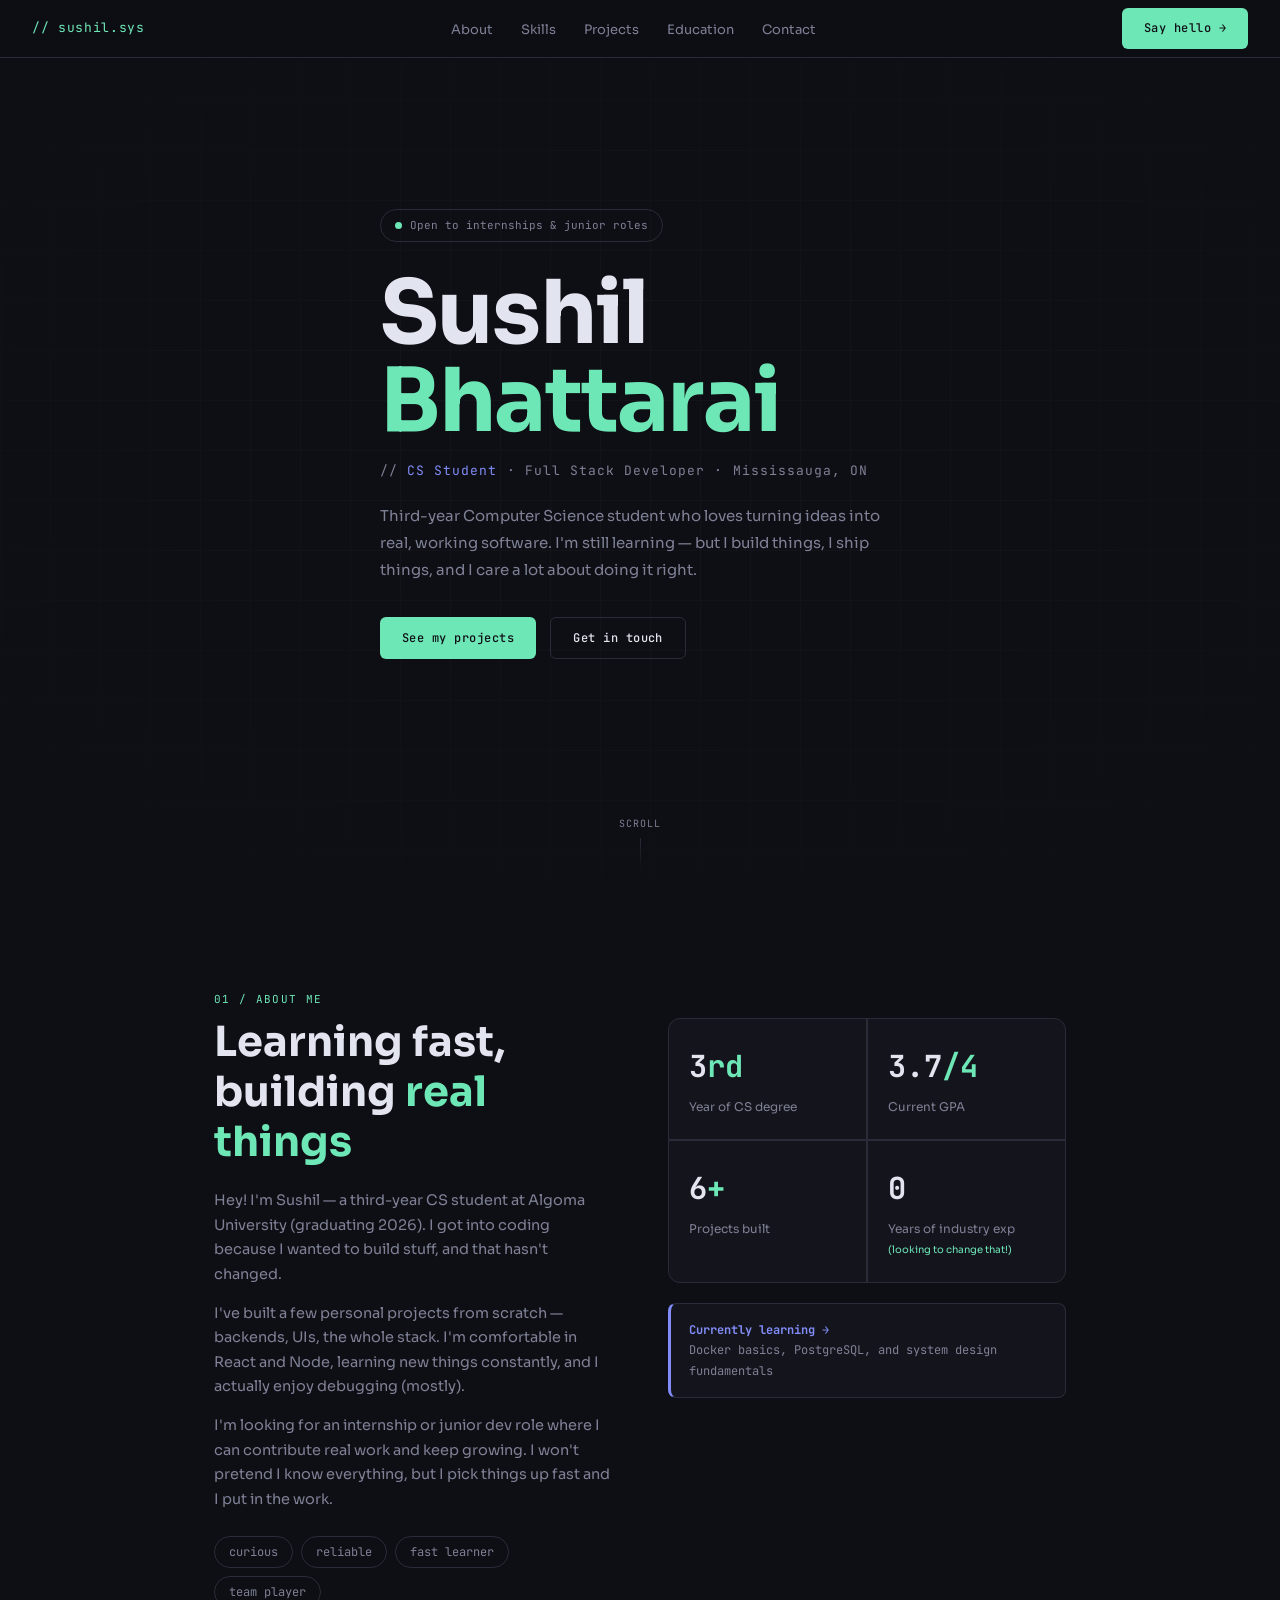
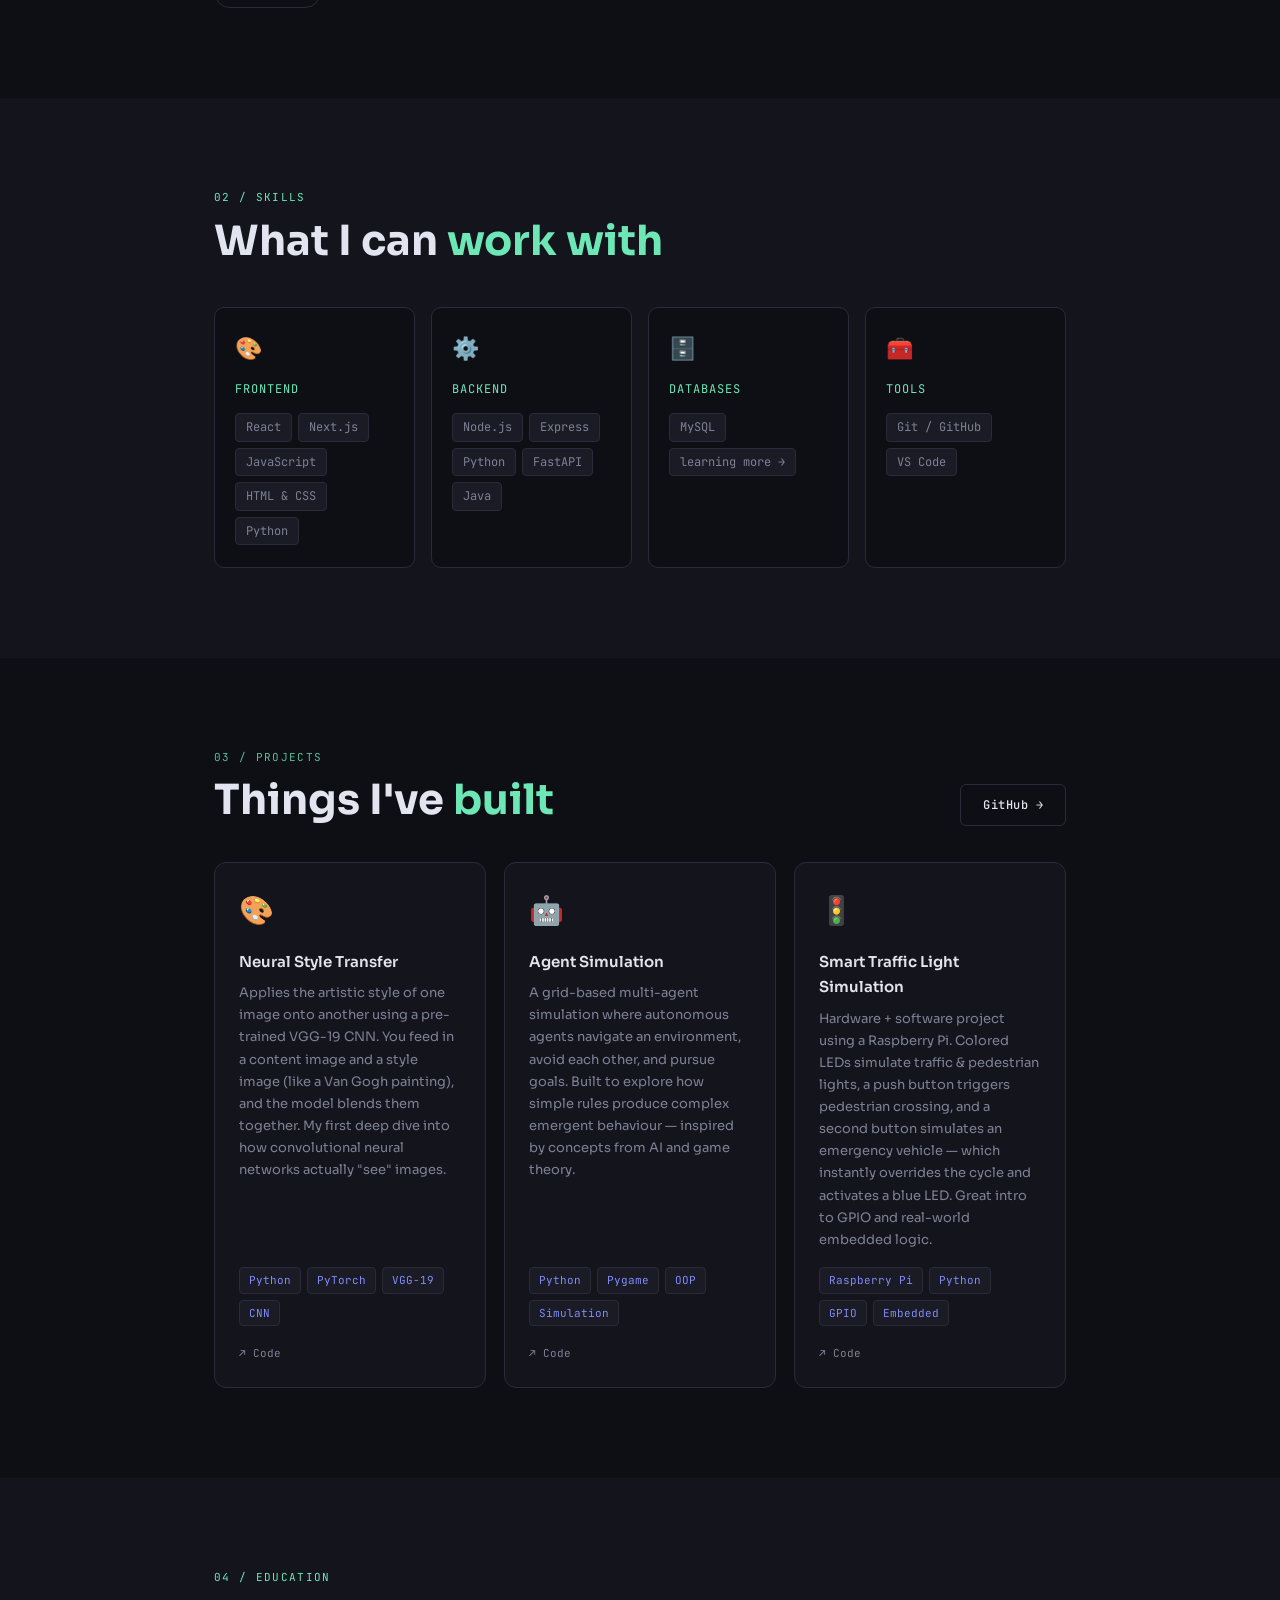
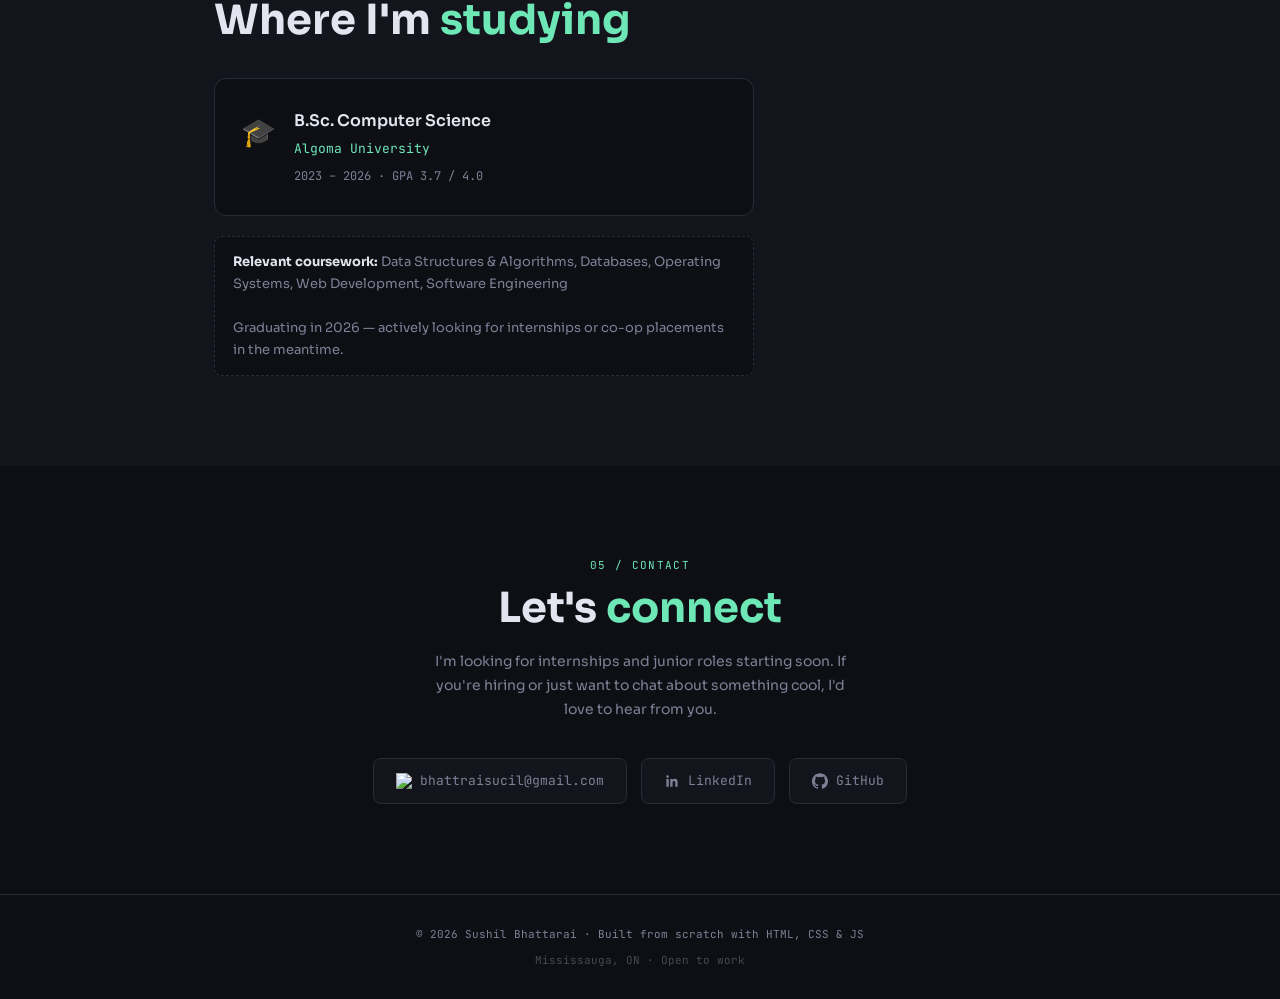
==== index.html @ d35d7dee "Add files via upload" ====
<!DOCTYPE html>
<html lang="en">
<head>
  <meta charset="UTF-8">
  <meta name="viewport" content="width=device-width, initial-scale=1.0">
  <title>Sushil Bhattarai – CS Student & Developer</title>
  <link rel="preconnect" href="https://fonts.googleapis.com">
  <link href="https://fonts.googleapis.com/css2?family=JetBrains+Mono:wght@400;500;700&family=Sora:wght@300;400;500;600;700&display=swap" rel="stylesheet">
  <link rel="stylesheet" href="style.css">
</head>
<body>

<!-- ─── NAV ─── -->
<nav>
  <a href="#hero" class="nav-logo">// sushil.sys</a>
  <ul class="nav-links">
    <li><a href="#about">About</a></li>
    <li><a href="#skills">Skills</a></li>
    <li><a href="#projects">Projects</a></li>
    <li><a href="#education">Education</a></li>
    <li><a href="#contact">Contact</a></li>
  </ul>
  <a href="mailto:bhattraisucil@gmail.com" class="btn btn-primary">Say hello →</a>
</nav>

<!-- ─── HERO ─── -->
<section id="hero">
  <div class="hero-content">
    <div class="hero-badge">
      <span class="dot"></span>
      Open to internships &amp; junior roles
    </div>
    <h1 class="hero-name">Sushil<br><em>Bhattarai</em></h1>
    <p class="hero-role">// <span>CS Student</span> · Full Stack Developer · Mississauga, ON</p>
    <p class="hero-desc">
      Third-year Computer Science student who loves turning ideas into real, working software.
      I'm still learning — but I build things, I ship things, and I care a lot about doing it right.
    </p>
    <div class="hero-ctas">
      <a href="#projects" class="btn btn-primary">See my projects</a>
      <a href="#contact" class="btn btn-ghost">Get in touch</a>
    </div>
  </div>
  <div class="scroll-hint">scroll</div>
</section>

<!-- ─── ABOUT ─── -->
<section id="about">
  <div class="container">
    <span class="tag fade-up">01 / About Me</span>
    <div class="about-wrapper">

      <div>
        <h2 class="fade-up">Learning fast,<br>building <em>real things</em></h2>
        <p class="about-text fade-up" style="margin-top:20px;">
          Hey! I'm Sushil — a third-year CS student at Algoma University (graduating 2026).
          I got into coding because I wanted to build stuff, and that hasn't changed.
        </p>
        <p class="about-text fade-up">
          I've built a few personal projects from scratch — backends, UIs, the whole stack.
          I'm comfortable in React and Node, learning new things constantly, and I actually enjoy debugging (mostly).
        </p>
        <p class="about-text fade-up">
          I'm looking for an internship or junior dev role where I can contribute real work and keep growing.
          I won't pretend I know everything, but I pick things up fast and I put in the work.
        </p>
        <div class="about-chips fade-up">
          <span class="chip">curious</span>
          <span class="chip">reliable</span>
          <span class="chip">fast learner</span>
          <span class="chip">team player</span>
        </div>
      </div>

      <div class="fade-up">
        <div class="about-stats">
          <div class="stat-box">
            <div class="stat-num">3<span>rd</span></div>
            <div class="stat-label">Year of CS degree</div>
          </div>
          <div class="stat-box">
            <div class="stat-num">3.7<span>/4</span></div>
            <div class="stat-label">Current GPA</div>
          </div>
          <div class="stat-box">
            <div class="stat-num">6<span>+</span></div>
            <div class="stat-label">Projects built</div>
          </div>
          <div class="stat-box">
            <div class="stat-num">0</div>
            <div class="stat-label">Years of industry exp<br>
              <span style="font-size:10px;color:var(--accent)">(looking to change that!)</span>
            </div>
          </div>
        </div>

        <div class="learning-banner">
          <strong>Currently learning →</strong><br>
          Docker basics, PostgreSQL, and system design fundamentals
        </div>
      </div>

    </div>
  </div>
</section>

<!-- ─── SKILLS ─── -->
<section id="skills">
  <div class="container">
    <span class="tag fade-up">02 / Skills</span>
    <h2 class="fade-up">What I can <em>work with</em></h2>
    <div class="skills-grid">

      <div class="skill-card fade-up">
        <div class="skill-card-icon">🎨</div>
        <div class="skill-card-title">Frontend</div>
        <div class="skill-tags">
          <span class="skill-tag">React</span>
          <span class="skill-tag">Next.js</span>
          <span class="skill-tag">JavaScript</span>
          <span class="skill-tag">HTML &amp; CSS</span>
           <span class="skill-tag">Python</span>

        </div>
      </div>

      <div class="skill-card fade-up">
        <div class="skill-card-icon">⚙️</div>
        <div class="skill-card-title">Backend</div>
        <div class="skill-tags">
          <span class="skill-tag">Node.js</span>
          <span class="skill-tag">Express</span>
          <span class="skill-tag">Python</span>
          <span class="skill-tag">FastAPI</span>
          <span class="skill-tag">Java</span>
        </div>
      </div>

      <div class="skill-card fade-up">
        <div class="skill-card-icon">🗄️</div>
        <div class="skill-card-title">Databases</div>
        <div class="skill-tags">
          <span class="skill-tag">MySQL</span>
          <span class="skill-tag">learning more →</span>
        </div>
      </div>

      <div class="skill-card fade-up">
        <div class="skill-card-icon">🧰</div>
        <div class="skill-card-title">Tools</div>
        <div class="skill-tags">
          <span class="skill-tag">Git / GitHub</span>
          <span class="skill-tag">VS Code</span>
        </div>
      </div>

    </div>
  </div>
</section>

<!-- ─── PROJECTS ─── -->
<section id="projects">
  <div class="container">
    <div class="projects-header fade-up">
      <div>
        <span class="tag">03 / Projects</span>
        <h2>Things I've <em>built</em></h2>
      </div>
      <a href="https://github.com/" class="btn btn-ghost" target="_blank" rel="noopener">GitHub →</a>
    </div>

    <div class="projects-grid">

      <div class="project-card fade-up">
        <div class="project-emoji">🎨</div>
        <div class="project-name">Neural Style Transfer</div>
        <div class="project-desc">
          Applies the artistic style of one image onto another using a pre-trained VGG-19 CNN.
          You feed in a content image and a style image (like a Van Gogh painting), and the model
          blends them together. My first deep dive into how convolutional neural networks
          actually "see" images.
        </div>
        <div class="project-stack">
          <span class="project-tag">Python</span>
          <span class="project-tag">PyTorch</span>
          <span class="project-tag">VGG-19</span>
          <span class="project-tag">CNN</span>
        </div>
        <div class="project-links">
          <a href="https://github.com/" class="project-link" target="_blank">↗ Code</a>
        </div>
      </div>

      <div class="project-card fade-up">
        <div class="project-emoji">🤖</div>
        <div class="project-name">Agent Simulation</div>
        <div class="project-desc">
          A grid-based multi-agent simulation where autonomous agents navigate an environment,
          avoid each other, and pursue goals. Built to explore how simple rules produce complex
          emergent behaviour — inspired by concepts from AI and game theory.
        </div>
        <div class="project-stack">
          <span class="project-tag">Python</span>
          <span class="project-tag">Pygame</span>
          <span class="project-tag">OOP</span>
          <span class="project-tag">Simulation</span>
        </div>
        <div class="project-links">
          <a href="https://github.com/" class="project-link" target="_blank">↗ Code</a>
        </div>
      </div>

      <div class="project-card fade-up">
        <div class="project-emoji">🚦</div>
        <div class="project-name">Smart Traffic Light Simulation</div>
        <div class="project-desc">
          Hardware + software project using a Raspberry Pi. Colored LEDs simulate traffic &amp;
          pedestrian lights, a push button triggers pedestrian crossing, and a second button
          simulates an emergency vehicle — which instantly overrides the cycle and activates a
          blue LED. Great intro to GPIO and real-world embedded logic.
        </div>
        <div class="project-stack">
          <span class="project-tag">Raspberry Pi</span>
          <span class="project-tag">Python</span>
          <span class="project-tag">GPIO</span>
          <span class="project-tag">Embedded</span>
        </div>
        <div class="project-links">
          <a href="https://github.com/" class="project-link" target="_blank">↗ Code</a>
        </div>
      </div>

    </div>
  </div>
</section>

<!-- ─── EDUCATION ─── -->
<section id="education">
  <div class="container">
    <span class="tag fade-up">04 / Education</span>
    <h2 class="fade-up" style="margin-bottom:32px;">Where I'm <em>studying</em></h2>

    <div class="edu-card fade-up">
      <div class="edu-icon">🎓</div>
      <div>
        <div class="edu-degree">B.Sc. Computer Science</div>
        <div class="edu-school">Algoma University</div>
        <div class="edu-meta">2023 – 2026 · GPA 3.7 / 4.0</div>
      </div>
    </div>

    <div class="edu-note fade-up">
      <strong>Relevant coursework:</strong> Data Structures &amp; Algorithms, Databases,
      Operating Systems, Web Development, Software Engineering<br><br>
      Graduating in 2026 — actively looking for internships or co-op placements in the meantime.
    </div>
  </div>
</section>

<!-- ─── CONTACT ─── -->
<section id="contact">
  <div class="container">
    <span class="tag fade-up">05 / Contact</span>
    <h2 class="fade-up">Let's <em>connect</em></h2>
    <p class="contact-sub fade-up">
      I'm looking for internships and junior roles starting soon.
      If you're hiring or just want to chat about something cool, I'd love to hear from you.
    </p>
    <div class="contact-links fade-up">
      <a href="mailto:bhattraisucil@gmail.com" class="contact-link">
        <img src="https://ssl.gstatic.com/ui/v1/icons/mail/rfr/gmail.ico" alt="Gmail">
        bhattraisucil@gmail.com
      </a>
      <a href="https://www.linkedin.com/in/sucilbhattarai/" class="contact-link" target="_blank" rel="noopener">
        <svg viewBox="0 0 24 24" fill="currentColor">
          <path d="M20.447 20.452h-3.554v-5.569c0-1.328-.027-3.037-1.852-3.037-1.853 0-2.136 1.445-2.136 2.939v5.667H9.351V9h3.414v1.561h.046c.477-.9 1.637-1.85 3.37-1.85 3.601 0 4.267 2.37 4.267 5.455v6.286zM5.337 7.433a2.062 2.062 0 0 1-2.063-2.065 2.064 2.064 0 1 1 2.063 2.065zm1.782 13.019H3.555V9h3.564v11.452z"/>
        </svg>
        LinkedIn
      </a>
      <a href="https://github.com/" class="contact-link" target="_blank" rel="noopener">
        <svg viewBox="0 0 24 24" fill="currentColor">
          <path d="M12 .297c-6.63 0-12 5.373-12 12 0 5.303 3.438 9.8 8.205 11.385.6.113.82-.258.82-.577 0-.285-.01-1.04-.015-2.04-3.338.724-4.042-1.61-4.042-1.61C4.422 18.07 3.633 17.7 3.633 17.7c-1.087-.744.084-.729.084-.729 1.205.084 1.838 1.236 1.838 1.236 1.07 1.835 2.809 1.305 3.495.998.108-.776.417-1.305.76-1.605-2.665-.3-5.466-1.332-5.466-5.93 0-1.31.465-2.38 1.235-3.22-.135-.303-.54-1.523.105-3.176 0 0 1.005-.322 3.3 1.23.96-.267 1.98-.399 3-.405 1.02.006 2.04.138 3 .405 2.28-1.552 3.285-1.23 3.285-1.23.645 1.653.24 2.873.12 3.176.765.84 1.23 1.91 1.23 3.22 0 4.61-2.805 5.625-5.475 5.92.42.36.81 1.096.81 2.22 0 1.606-.015 2.896-.015 3.286 0 .315.21.69.825.57C20.565 22.092 24 17.592 24 12.297c0-6.627-5.373-12-12-12"/>
        </svg>
        GitHub
      </a>
    </div>
  </div>
</section>

<footer>
  <p>© 2026 Sushil Bhattarai · Built from scratch with HTML, CSS &amp; JS</p>
  <p style="margin-top:4px; opacity:.5;">Mississauga, ON · Open to work</p>
</footer>

<script src="script.js"></script>
</body>
</html>
---- style.css ----
/* ══════════════════════════════════════════
   style.css — Sushil Bhattarai Portfolio
   ══════════════════════════════════════════ */

/* ── Reset & Tokens ── */
*, *::before, *::after { box-sizing: border-box; margin: 0; padding: 0; }

:root {
  --bg:     #0e0f14;
  --bg2:    #14151c;
  --bg3:    #1a1b25;
  --border: #2a2b38;
  --accent: #6ee7b7;     /* soft mint */
  --accent2:#818cf8;     /* lavender  */
  --text:   #e2e4ef;
  --muted:  #7e8196;
  --mono:   'JetBrains Mono', monospace;
  --sans:   'Sora', sans-serif;
}

html { scroll-behavior: smooth; }

body {
  background: var(--bg);
  color: var(--text);
  font-family: var(--sans);
  font-size: 15px;
  line-height: 1.7;
  overflow-x: hidden;
}

/* ── Scrollbar ── */
::-webkit-scrollbar { width: 5px; }
::-webkit-scrollbar-track { background: var(--bg); }
::-webkit-scrollbar-thumb { background: var(--border); border-radius: 4px; }

/* ── Typography helpers ── */
.mono { font-family: var(--mono); }

.tag {
  font-family: var(--mono);
  font-size: 11px;
  letter-spacing: .12em;
  text-transform: uppercase;
  color: var(--accent);
  opacity: .8;
  margin-bottom: .6rem;
  display: block;
}

h2 {
  font-family: var(--sans);
  font-size: clamp(1.8rem, 4vw, 2.6rem);
  font-weight: 700;
  line-height: 1.2;
  color: var(--text);
}
h2 em { color: var(--accent); font-style: normal; }

/* ── Layout ── */
.container { max-width: 900px; margin: 0 auto; padding: 0 24px; }
section { padding: 90px 0; }

/* ── Buttons ── */
.btn {
  display: inline-flex;
  align-items: center;
  gap: 6px;
  padding: 10px 22px;
  border-radius: 6px;
  font-family: var(--mono);
  font-size: 12px;
  font-weight: 500;
  letter-spacing: .04em;
  text-decoration: none;
  cursor: pointer;
  border: none;
  transition: all .2s;
}
.btn-primary { background: var(--accent); color: #0e0f14; }
.btn-primary:hover { background: #a7f3d0; transform: translateY(-1px); }
.btn-ghost { background: transparent; color: var(--text); border: 1px solid var(--border); }
.btn-ghost:hover { border-color: var(--accent); color: var(--accent); }

/* ══════════════════════════
   NAV
══════════════════════════ */
nav {
  position: fixed; top: 0; left: 0; right: 0; z-index: 100;
  display: flex; align-items: center; justify-content: space-between;
  padding: 0 32px;
  height: 58px;
  background: rgba(14,15,20,.85);
  backdrop-filter: blur(12px);
  border-bottom: 1px solid var(--border);
}
.nav-logo {
  font-family: var(--mono);
  font-size: 13px;
  color: var(--accent);
  text-decoration: none;
  letter-spacing: .05em;
}
.nav-links { display: flex; gap: 28px; list-style: none; }
.nav-links a {
  font-size: 13px;
  color: var(--muted);
  text-decoration: none;
  transition: color .2s;
}
.nav-links a:hover { color: var(--text); }

/* ══════════════════════════
   HERO
══════════════════════════ */
#hero {
  min-height: 100vh;
  display: flex; align-items: center;
  padding-top: 58px;
  position: relative;
  overflow: hidden;
}
/* subtle dot grid */
#hero::before {
  content: '';
  position: absolute; inset: 0;
  background-image:
    linear-gradient(var(--border) 1px, transparent 1px),
    linear-gradient(90deg, var(--border) 1px, transparent 1px);
  background-size: 50px 50px;
  opacity: .18;
  pointer-events: none;
}
/* radial vignette over grid */
#hero::after {
  content: '';
  position: absolute; inset: 0;
  background: radial-gradient(ellipse 70% 60% at 50% 50%, transparent 30%, var(--bg) 100%);
  pointer-events: none;
}

.hero-content {
  position: relative; z-index: 2;
  max-width: 680px;
  padding: 0 24px;
  margin: 0 auto;
}
.hero-badge {
  display: inline-flex; align-items: center; gap: 8px;
  padding: 6px 14px;
  border: 1px solid var(--border);
  border-radius: 100px;
  font-family: var(--mono);
  font-size: 11px;
  color: var(--muted);
  margin-bottom: 28px;
}
.hero-badge .dot {
  width: 7px; height: 7px;
  border-radius: 50%;
  background: var(--accent);
  animation: pulse 2s infinite;
}
@keyframes pulse {
  0%, 100% { opacity: 1; }
  50%       { opacity: .3; }
}

.hero-name {
  font-size: clamp(3rem, 9vw, 5.5rem);
  font-weight: 700;
  line-height: 1.0;
  margin-bottom: 14px;
  letter-spacing: -.02em;
}
.hero-name em { color: var(--accent); font-style: normal; }

.hero-role {
  font-family: var(--mono);
  font-size: 13px;
  color: var(--muted);
  margin-bottom: 20px;
  letter-spacing: .08em;
}
.hero-role span { color: var(--accent2); }

.hero-desc {
  font-size: 15px;
  color: var(--muted);
  max-width: 520px;
  margin-bottom: 34px;
  line-height: 1.8;
}
.hero-ctas { display: flex; gap: 14px; flex-wrap: wrap; }

.scroll-hint {
  position: absolute; bottom: 30px; left: 50%; transform: translateX(-50%);
  z-index: 2;
  font-family: var(--mono);
  font-size: 10px;
  color: var(--muted);
  letter-spacing: .1em;
  text-transform: uppercase;
  display: flex; flex-direction: column; align-items: center; gap: 6px;
  animation: floatY 2.4s ease-in-out infinite;
}
.scroll-hint::after {
  content: '';
  width: 1px; height: 32px;
  background: linear-gradient(var(--border), transparent);
}
@keyframes floatY {
  0%, 100% { transform: translateX(-50%) translateY(0); }
  50%       { transform: translateX(-50%) translateY(6px); }
}

/* ══════════════════════════
   ABOUT
══════════════════════════ */
.about-wrapper {
  display: grid;
  grid-template-columns: 1fr 1fr;
  gap: 56px;
  align-items: start;
}
.about-text { color: var(--muted); margin-bottom: 14px; font-size: 14.5px; }
.about-chips { display: flex; flex-wrap: wrap; gap: 8px; margin-top: 24px; }
.chip {
  padding: 5px 14px;
  border: 1px solid var(--border);
  border-radius: 100px;
  font-size: 12px;
  color: var(--muted);
  font-family: var(--mono);
}

.about-stats {
  display: grid;
  grid-template-columns: 1fr 1fr;
  gap: 2px;
  border: 1px solid var(--border);
  border-radius: 12px;
  overflow: hidden;
  background: var(--border);
}
.stat-box {
  background: var(--bg2);
  padding: 22px 20px;
  display: flex; flex-direction: column; gap: 4px;
}
.stat-num {
  font-family: var(--mono);
  font-size: 1.9rem;
  font-weight: 700;
  color: var(--text);
}
.stat-num span { color: var(--accent); }
.stat-label { font-size: 12px; color: var(--muted); }

.learning-banner {
  margin-top: 20px;
  padding: 16px 18px;
  background: var(--bg2);
  border: 1px solid var(--border);
  border-left: 3px solid var(--accent2);
  border-radius: 8px;
  font-family: var(--mono);
  font-size: 12px;
  color: var(--muted);
}
.learning-banner strong { color: var(--accent2); }

/* ══════════════════════════
   SKILLS
══════════════════════════ */
#skills { background: var(--bg2); }
.skills-grid {
  display: grid;
  grid-template-columns: repeat(auto-fit, minmax(200px, 1fr));
  gap: 16px;
  margin-top: 40px;
}
.skill-card {
  background: var(--bg);
  border: 1px solid var(--border);
  border-radius: 10px;
  padding: 22px 20px;
  transition: border-color .2s, transform .2s;
}
.skill-card:hover { border-color: var(--accent); transform: translateY(-3px); }
.skill-card-icon { font-size: 22px; margin-bottom: 12px; }
.skill-card-title {
  font-family: var(--mono);
  font-size: 12px;
  letter-spacing: .08em;
  text-transform: uppercase;
  color: var(--accent);
  margin-bottom: 14px;
}
.skill-tags { display: flex; flex-wrap: wrap; gap: 6px; }
.skill-tag {
  padding: 3px 10px;
  background: var(--bg3);
  border: 1px solid var(--border);
  border-radius: 4px;
  font-size: 12px;
  color: var(--muted);
  font-family: var(--mono);
}

/* ══════════════════════════
   PROJECTS
══════════════════════════ */
.projects-header {
  display: flex; justify-content: space-between; align-items: flex-end;
  margin-bottom: 36px;
}
.projects-grid {
  display: grid;
  grid-template-columns: repeat(auto-fit, minmax(260px, 1fr));
  gap: 18px;
}
.project-card {
  background: var(--bg2);
  border: 1px solid var(--border);
  border-radius: 12px;
  padding: 24px;
  display: flex; flex-direction: column;
  transition: border-color .2s, transform .2s;
}
.project-card:hover { border-color: var(--accent2); transform: translateY(-3px); }
.project-emoji { font-size: 28px; margin-bottom: 14px; }
.project-name { font-weight: 600; font-size: 15px; margin-bottom: 8px; color: var(--text); }
.project-desc { font-size: 13px; color: var(--muted); line-height: 1.7; flex: 1; margin-bottom: 16px; }
.project-stack { display: flex; flex-wrap: wrap; gap: 6px; margin-bottom: 18px; }
.project-tag {
  padding: 3px 9px;
  background: var(--bg3);
  border: 1px solid var(--border);
  border-radius: 4px;
  font-family: var(--mono);
  font-size: 11px;
  color: var(--accent2);
}
.project-links { display: flex; gap: 10px; }
.project-link {
  font-family: var(--mono);
  font-size: 11px;
  color: var(--muted);
  text-decoration: none;
  display: flex; align-items: center; gap: 4px;
  transition: color .2s;
}
.project-link:hover { color: var(--accent); }

.badge-wip {
  display: inline-block;
  padding: 2px 8px;
  background: #2d2006;
  border: 1px solid #6b4f00;
  border-radius: 4px;
  font-family: var(--mono);
  font-size: 10px;
  color: #f59e0b;
  margin-left: 8px;
  vertical-align: middle;
}

/* ══════════════════════════
   EDUCATION
══════════════════════════ */
#education { background: var(--bg2); }
.edu-card {
  background: var(--bg);
  border: 1px solid var(--border);
  border-radius: 12px;
  padding: 28px 26px;
  display: flex; align-items: flex-start; gap: 18px;
  max-width: 540px;
}
.edu-icon { font-size: 28px; flex-shrink: 0; margin-top: 2px; }
.edu-degree { font-weight: 600; font-size: 16px; margin-bottom: 4px; }
.edu-school { color: var(--accent); font-family: var(--mono); font-size: 13px; margin-bottom: 6px; }
.edu-meta { font-size: 12px; color: var(--muted); font-family: var(--mono); }
.edu-note {
  margin-top: 20px;
  max-width: 540px;
  padding: 14px 18px;
  background: var(--bg);
  border: 1px dashed var(--border);
  border-radius: 8px;
  font-size: 13px;
  color: var(--muted);
  line-height: 1.7;
}
.edu-note strong { color: var(--text); }

/* ══════════════════════════
   CONTACT
══════════════════════════ */
#contact { text-align: center; }
.contact-sub {
  color: var(--muted);
  max-width: 440px;
  margin: 16px auto 36px;
  font-size: 14px;
}
.contact-links {
  display: flex; justify-content: center; gap: 14px; flex-wrap: wrap;
}
.contact-link {
  display: inline-flex; align-items: center; gap: 8px;
  padding: 11px 22px;
  background: var(--bg2);
  border: 1px solid var(--border);
  border-radius: 8px;
  text-decoration: none;
  font-family: var(--mono);
  font-size: 13px;
  color: var(--muted);
  transition: all .2s;
}
.contact-link:hover { border-color: var(--accent); color: var(--accent); transform: translateY(-2px); }
.contact-link svg { width: 16px; height: 16px; fill: currentColor; }
.contact-link img { width: 16px; height: 16px; }

/* ══════════════════════════
   FOOTER
══════════════════════════ */
footer {
  border-top: 1px solid var(--border);
  padding: 28px 24px;
  text-align: center;
  font-family: var(--mono);
  font-size: 11px;
  color: var(--muted);
  line-height: 2;
}

/* ══════════════════════════
   ANIMATIONS
══════════════════════════ */
.fade-up {
  opacity: 0;
  transform: translateY(22px);
  transition: opacity .55s ease, transform .55s ease;
}
.fade-up.visible { opacity: 1; transform: translateY(0); }

/* ══════════════════════════
   RESPONSIVE
══════════════════════════ */
@media (max-width: 700px) {
  nav { padding: 0 16px; }
  .nav-links { display: none; }
  .about-wrapper { grid-template-columns: 1fr; gap: 36px; }
  .projects-header { flex-direction: column; align-items: flex-start; gap: 12px; }
}
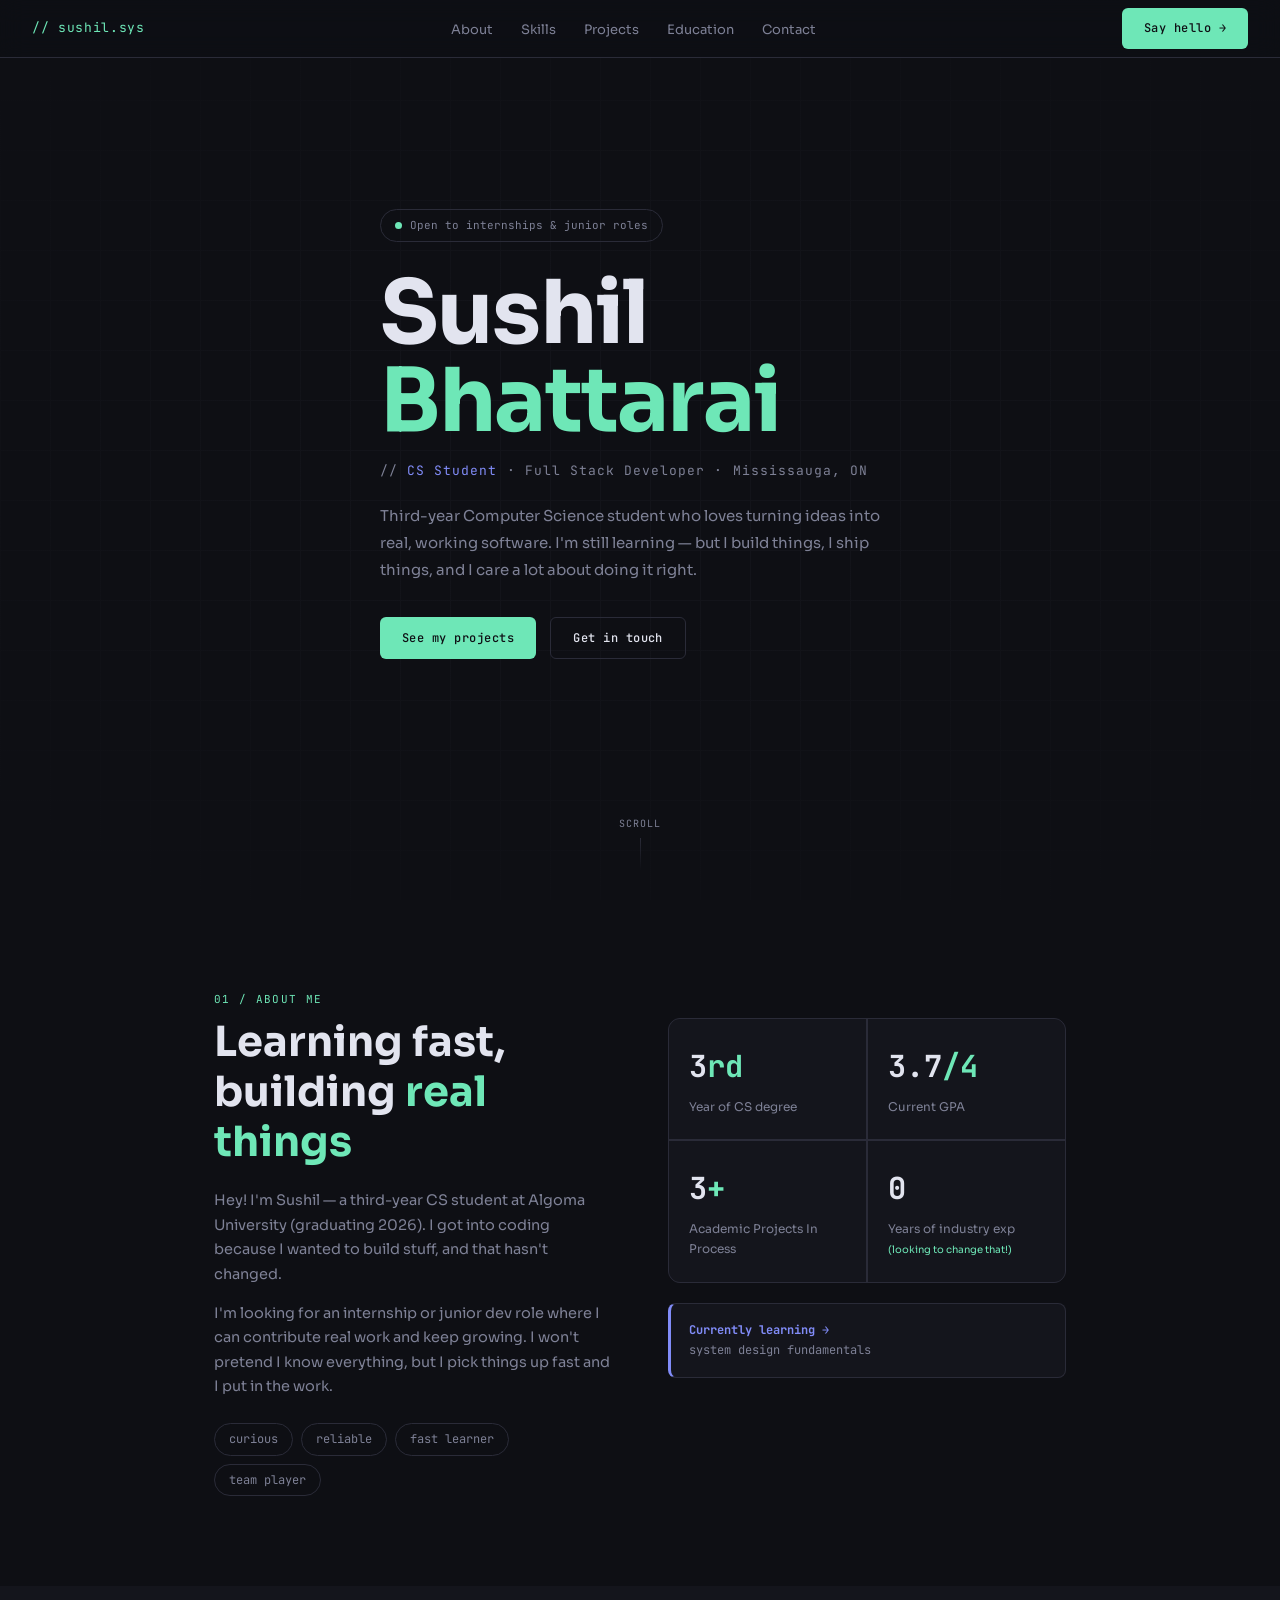
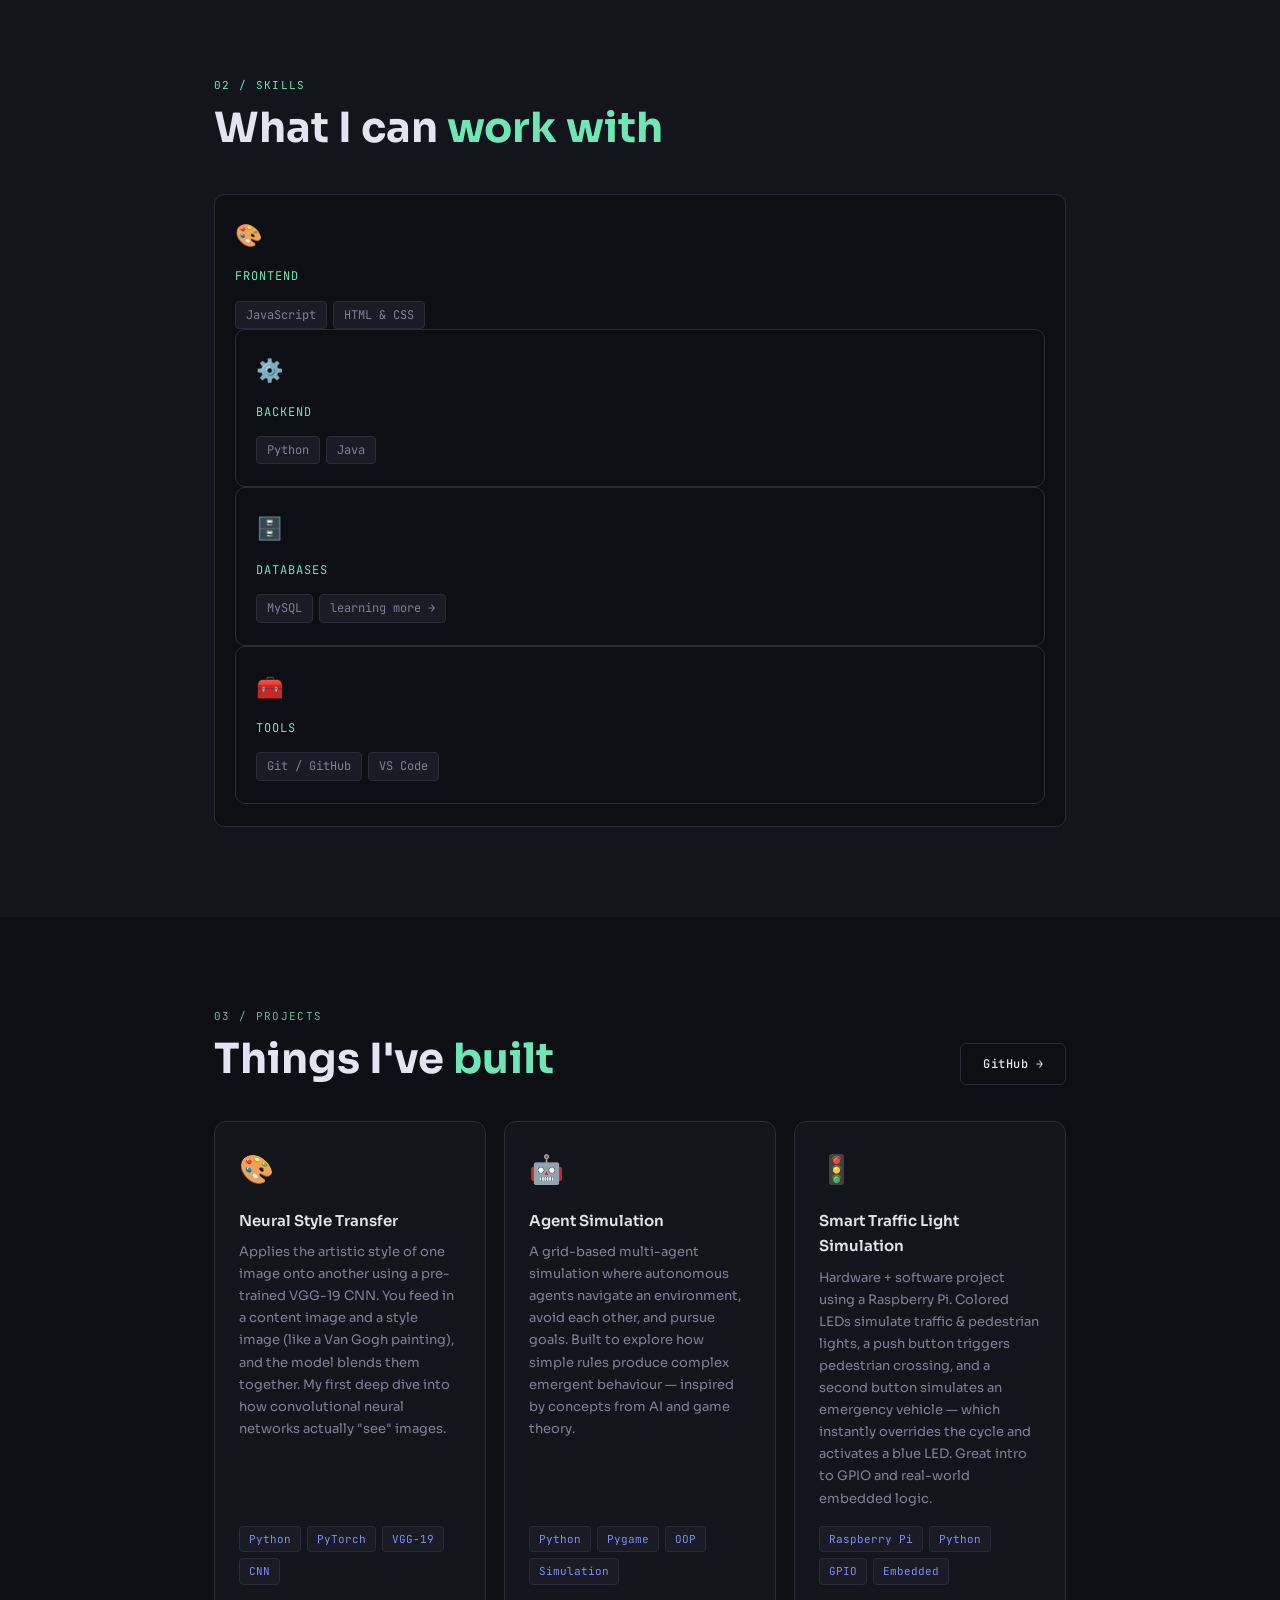
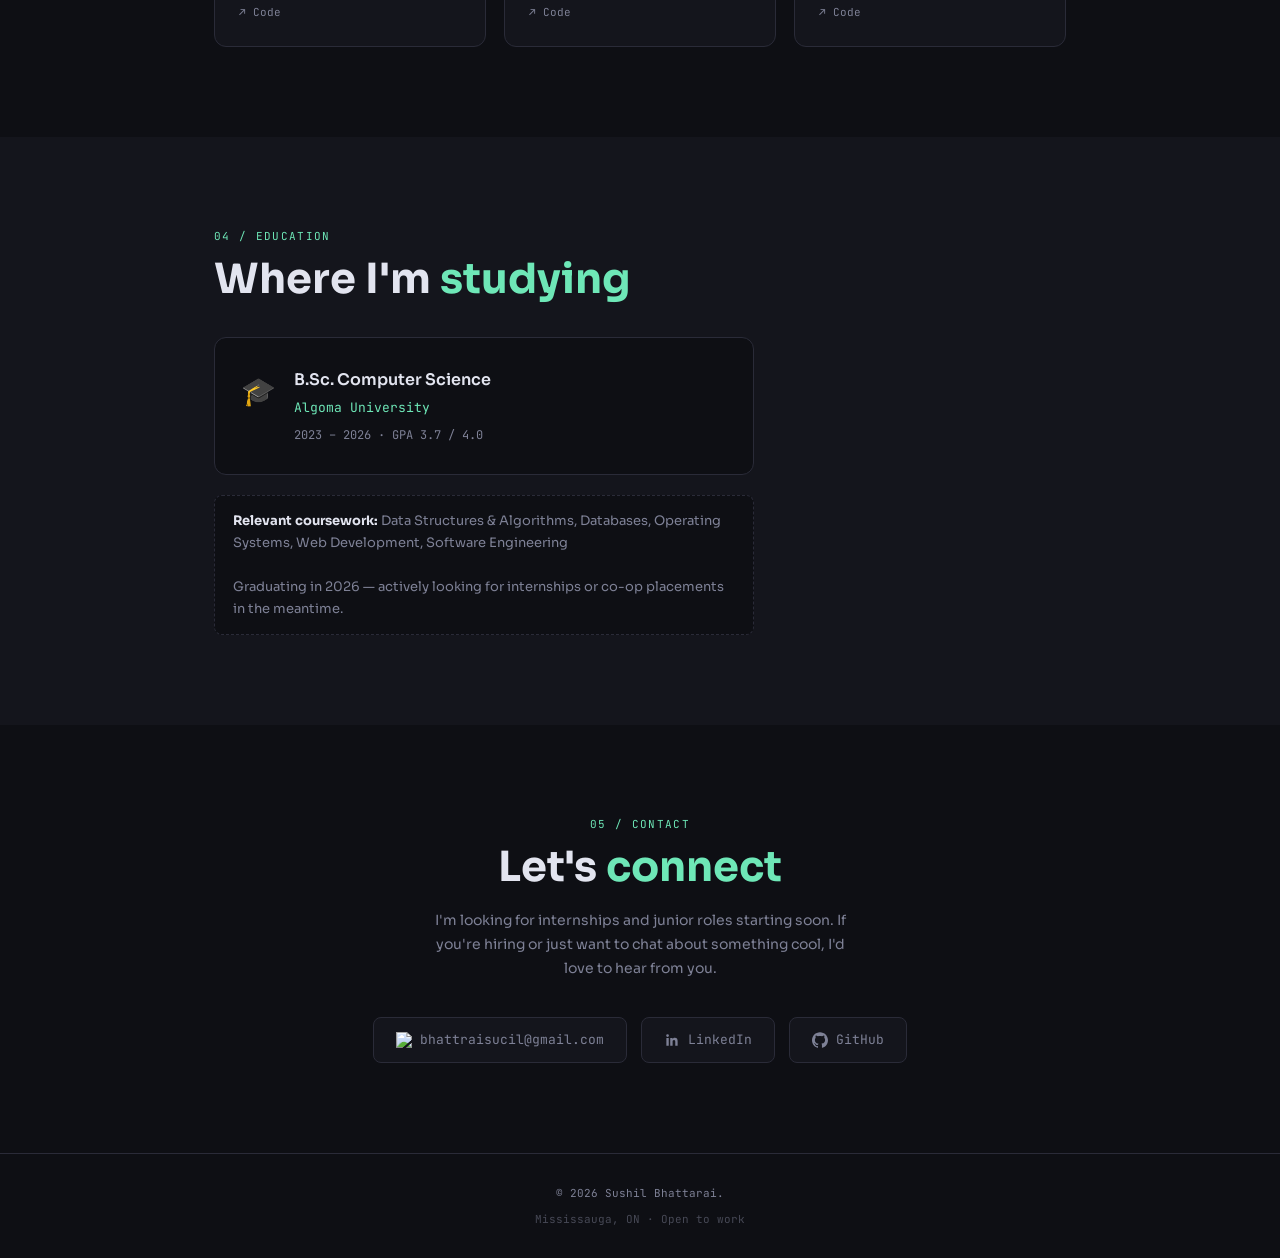
==== commit 83880323: "Update index.html" ====
--- a/index.html
+++ b/index.html
@@ -57,10 +57,6 @@
           I got into coding because I wanted to build stuff, and that hasn't changed.
         </p>
         <p class="about-text fade-up">
-          I've built a few personal projects from scratch — backends, UIs, the whole stack.
-          I'm comfortable in React and Node, learning new things constantly, and I actually enjoy debugging (mostly).
-        </p>
-        <p class="about-text fade-up">
           I'm looking for an internship or junior dev role where I can contribute real work and keep growing.
           I won't pretend I know everything, but I pick things up fast and I put in the work.
         </p>
@@ -83,8 +79,8 @@
             <div class="stat-label">Current GPA</div>
           </div>
           <div class="stat-box">
-            <div class="stat-num">6<span>+</span></div>
-            <div class="stat-label">Projects built</div>
+            <div class="stat-num">3<span>+</span></div>
+            <div class="stat-label">Academic Projects In Process</div>
           </div>
           <div class="stat-box">
             <div class="stat-num">0</div>
@@ -96,7 +92,7 @@
 
         <div class="learning-banner">
           <strong>Currently learning →</strong><br>
-          Docker basics, PostgreSQL, and system design fundamentals
+          system design fundamentals
         </div>
       </div>
 
@@ -115,11 +111,8 @@
         <div class="skill-card-icon">🎨</div>
         <div class="skill-card-title">Frontend</div>
         <div class="skill-tags">
-          <span class="skill-tag">React</span>
-          <span class="skill-tag">Next.js</span>
           <span class="skill-tag">JavaScript</span>
-          <span class="skill-tag">HTML &amp; CSS</span>
-           <span class="skill-tag">Python</span>
+          <span class="skill-tag">HTML &amp; CSS</span
 
         </div>
       </div>
@@ -128,10 +121,7 @@
         <div class="skill-card-icon">⚙️</div>
         <div class="skill-card-title">Backend</div>
         <div class="skill-tags">
-          <span class="skill-tag">Node.js</span>
-          <span class="skill-tag">Express</span>
           <span class="skill-tag">Python</span>
-          <span class="skill-tag">FastAPI</span>
           <span class="skill-tag">Java</span>
         </div>
       </div>
@@ -288,7 +278,7 @@
 </section>
 
 <footer>
-  <p>© 2026 Sushil Bhattarai · Built from scratch with HTML, CSS &amp; JS</p>
+  <p>© 2026 Sushil Bhattarai.</p>
   <p style="margin-top:4px; opacity:.5;">Mississauga, ON · Open to work</p>
 </footer>
 
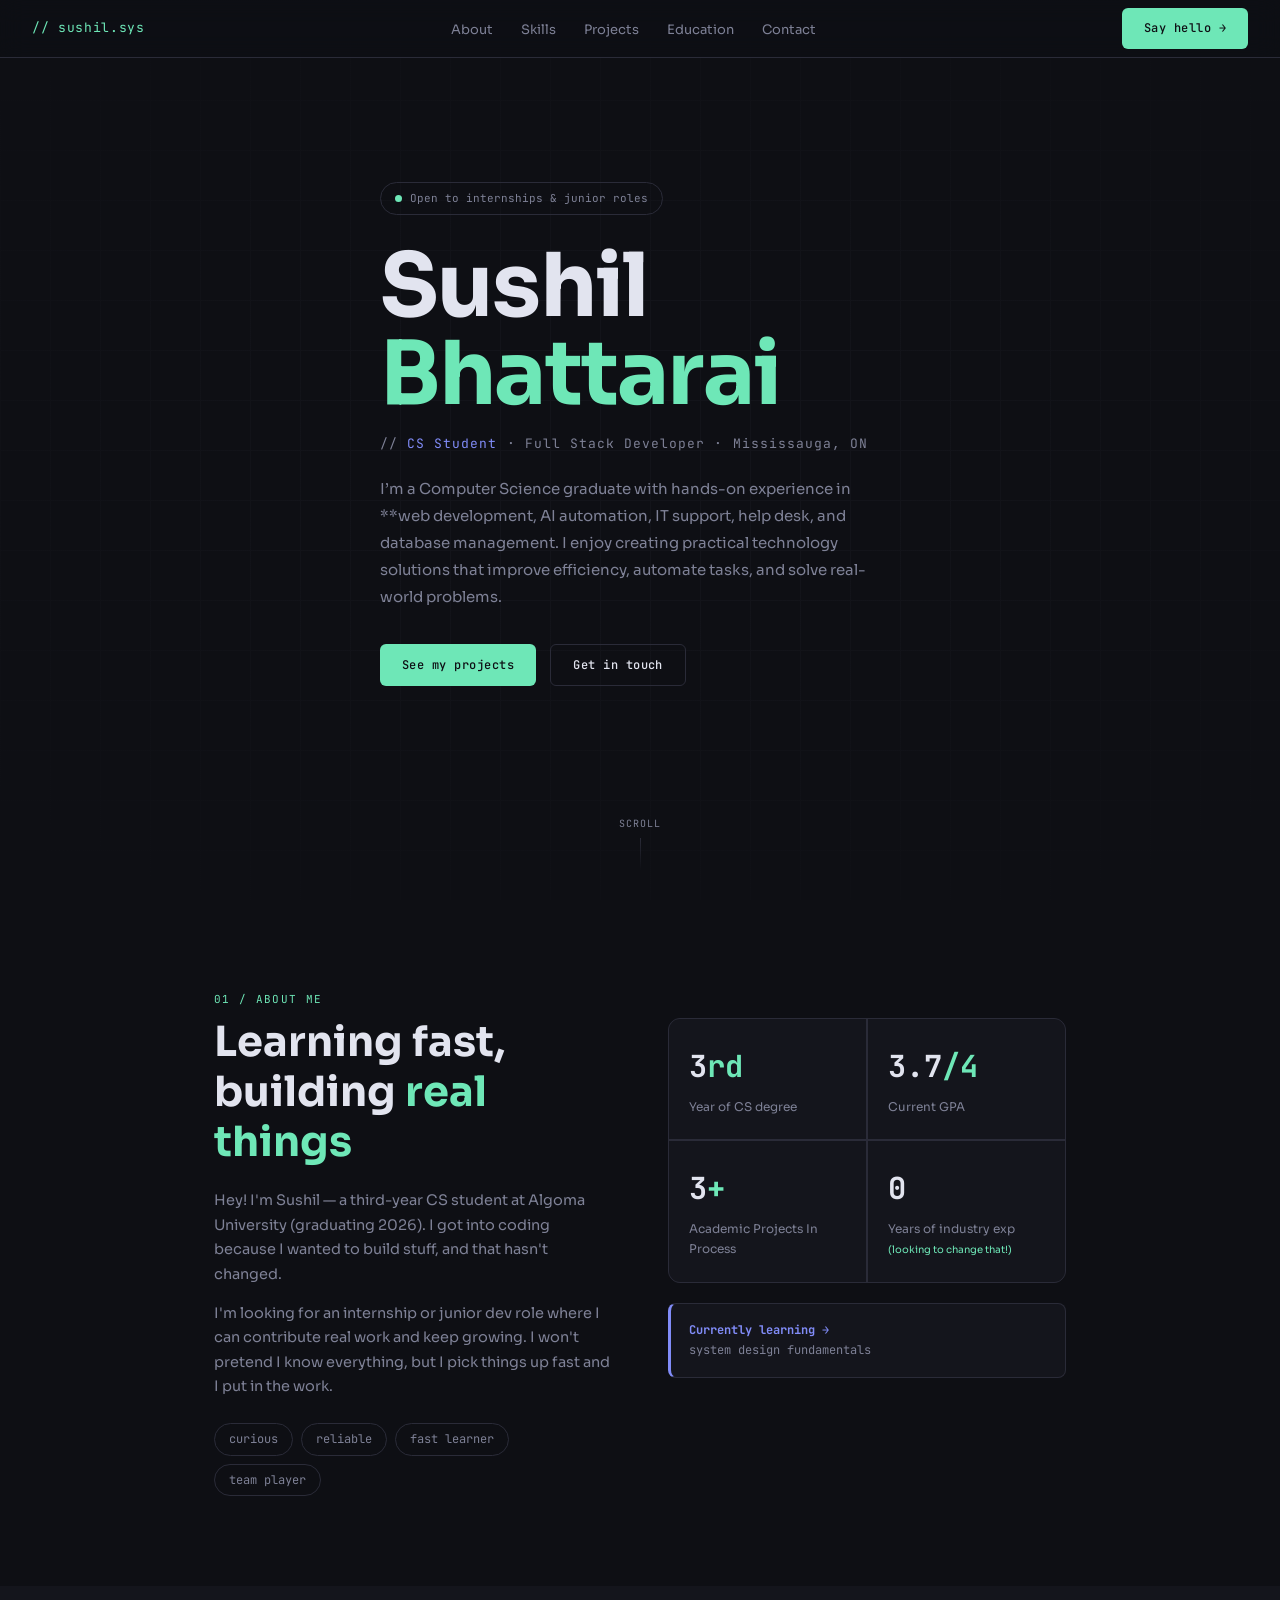
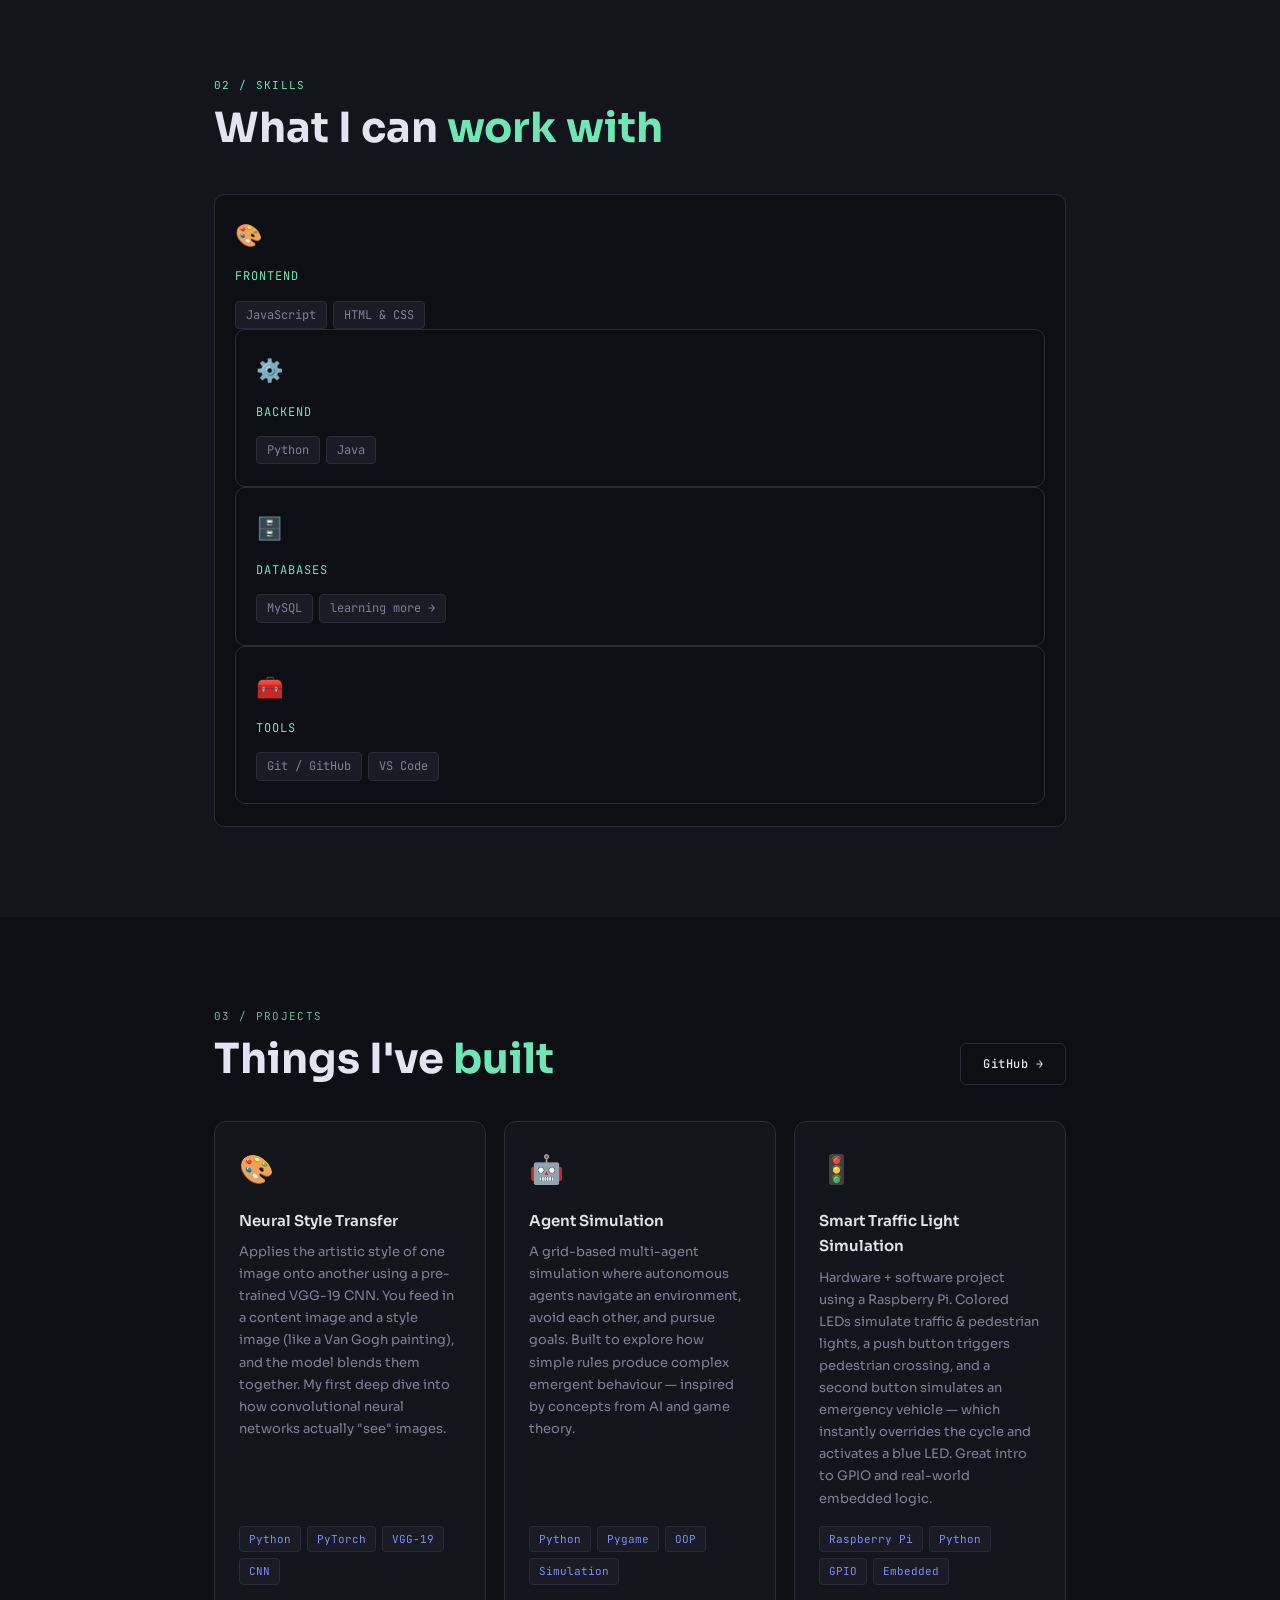
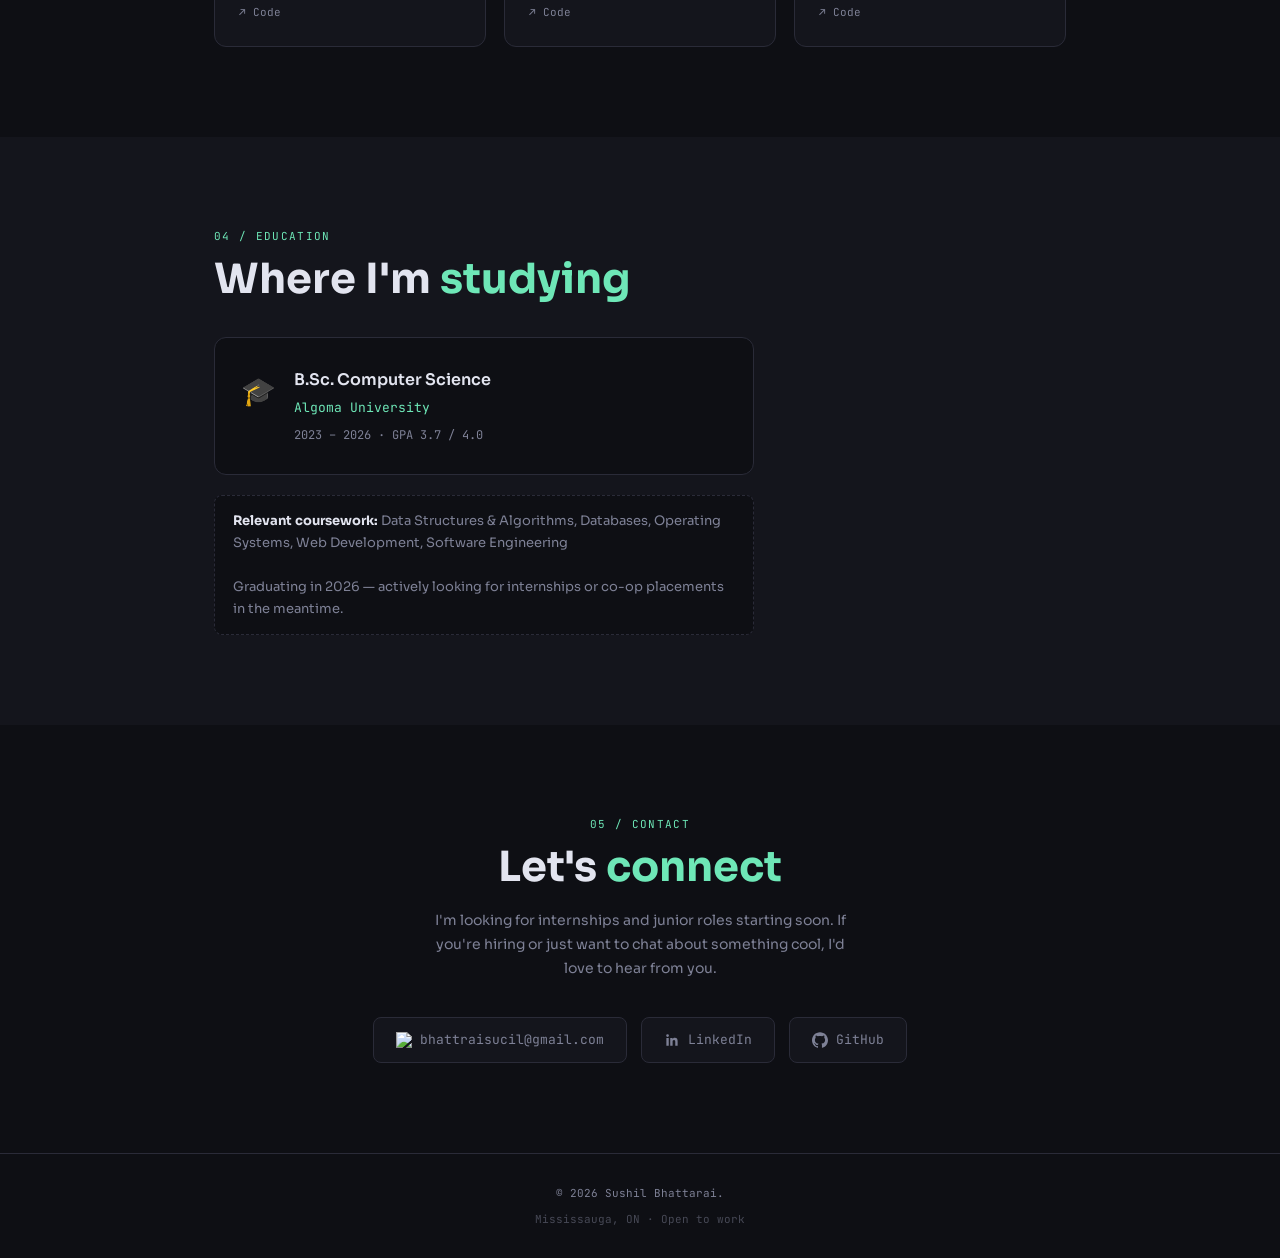
==== commit 717b142a: "Revise hero description in index.html Updated personal description to reflect current skills and exp" ====
--- a/index.html
+++ b/index.html
@@ -33,8 +33,9 @@
     <h1 class="hero-name">Sushil<br><em>Bhattarai</em></h1>
     <p class="hero-role">// <span>CS Student</span> · Full Stack Developer · Mississauga, ON</p>
     <p class="hero-desc">
-      Third-year Computer Science student who loves turning ideas into real, working software.
-      I'm still learning — but I build things, I ship things, and I care a lot about doing it right.
+
+I’m a Computer Science graduate with hands-on experience in **web development, AI automation, IT support, help desk, and database management. I enjoy creating practical technology solutions that improve efficiency, automate tasks, and solve real-world problems.
+
     </p>
     <div class="hero-ctas">
       <a href="#projects" class="btn btn-primary">See my projects</a>
@@ -216,7 +217,7 @@
           <span class="project-tag">Embedded</span>
         </div>
         <div class="project-links">
-          <a href="https://github.com/" class="project-link" target="_blank">↗ Code</a>
+          <a href="https://github.com/Sushilbhattarai07/Smart-Traffic-Light-Simulation-Using-rasberry-Pi" class="project-link" target="_blank">↗ Code</a>
         </div>
       </div>
 
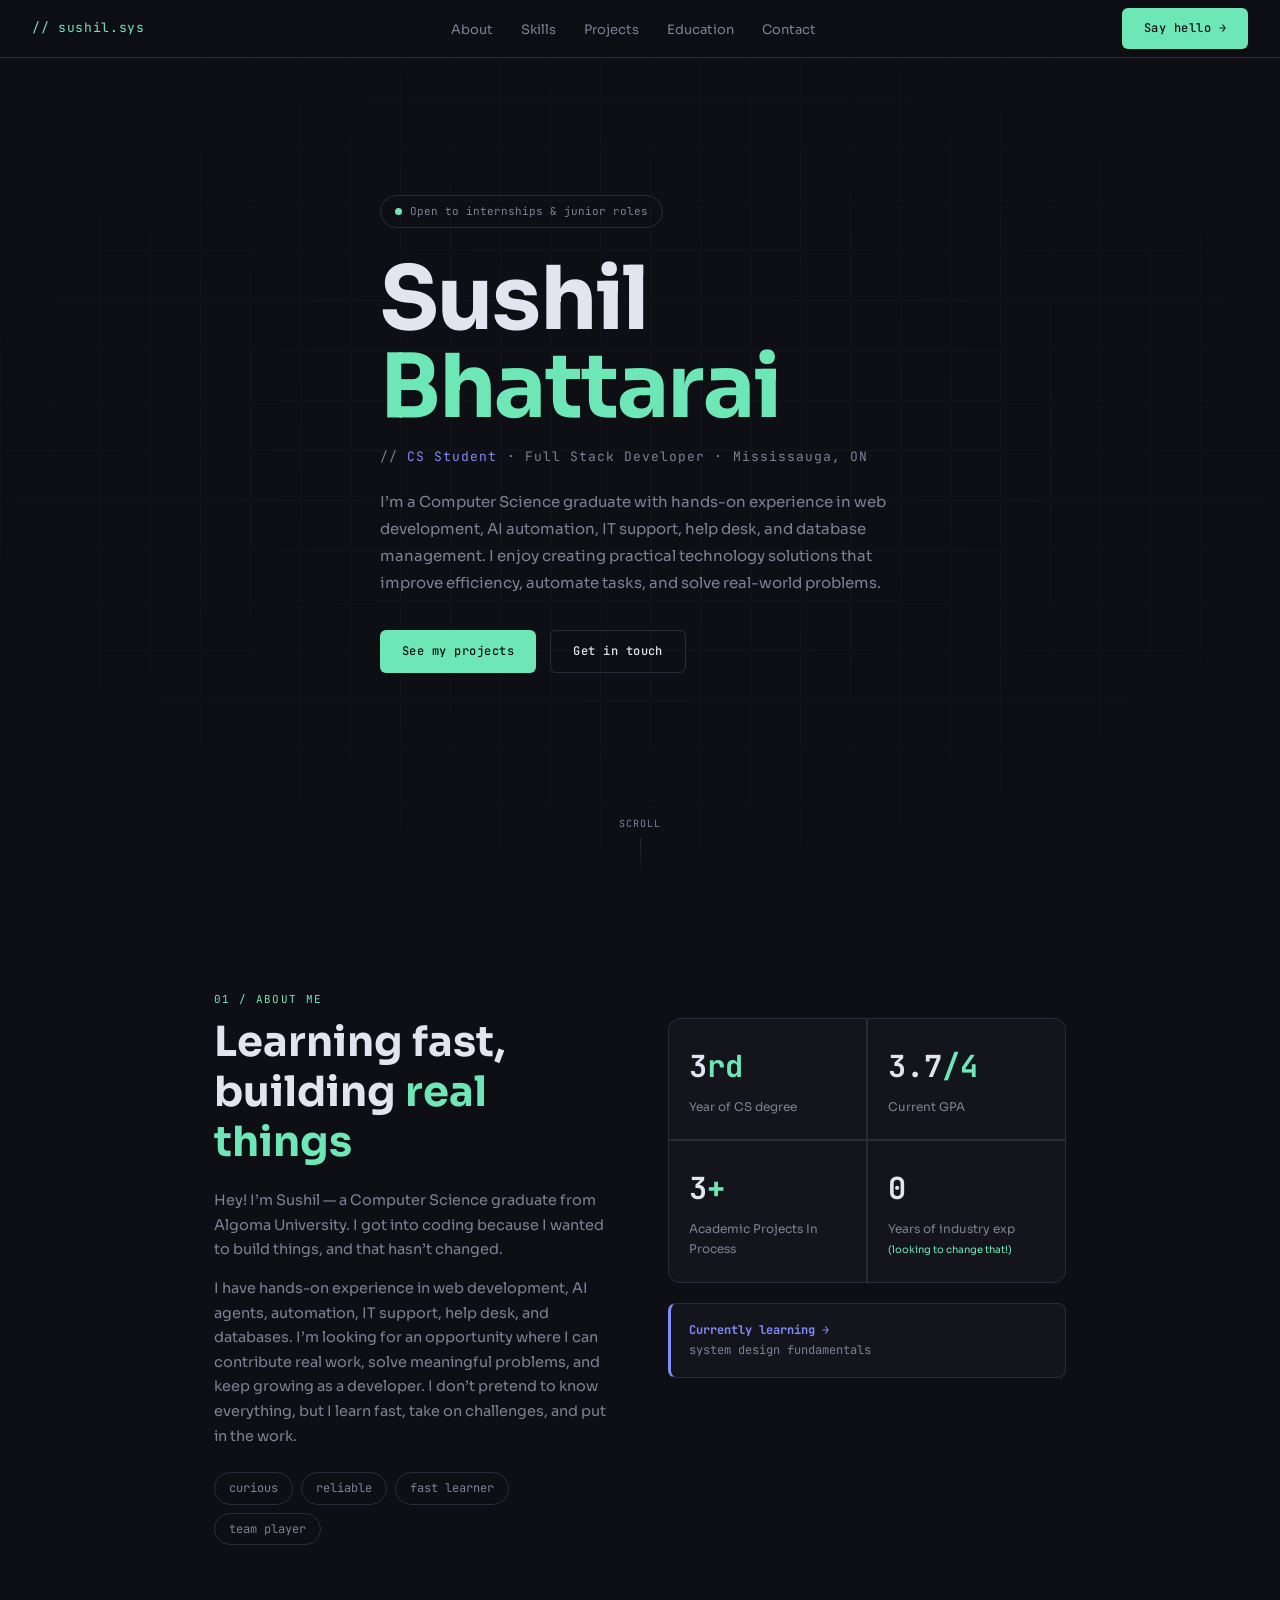
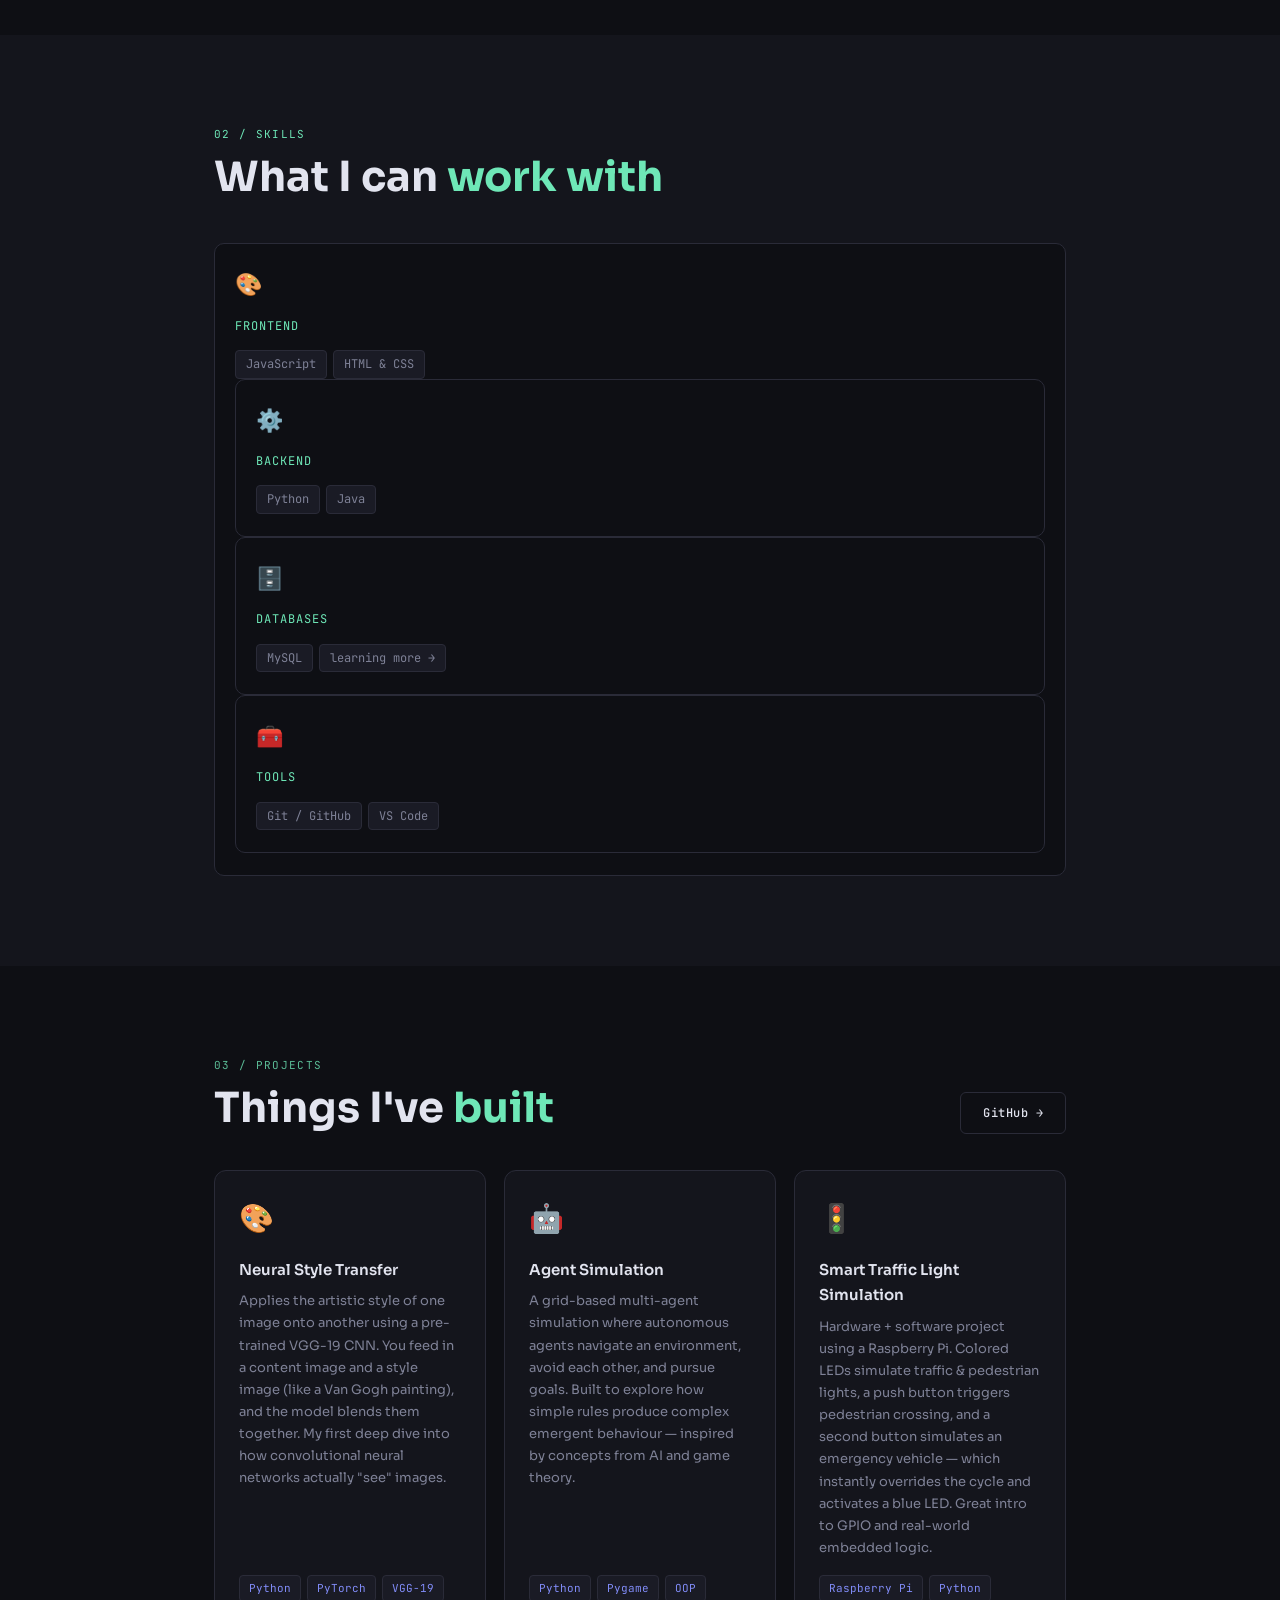
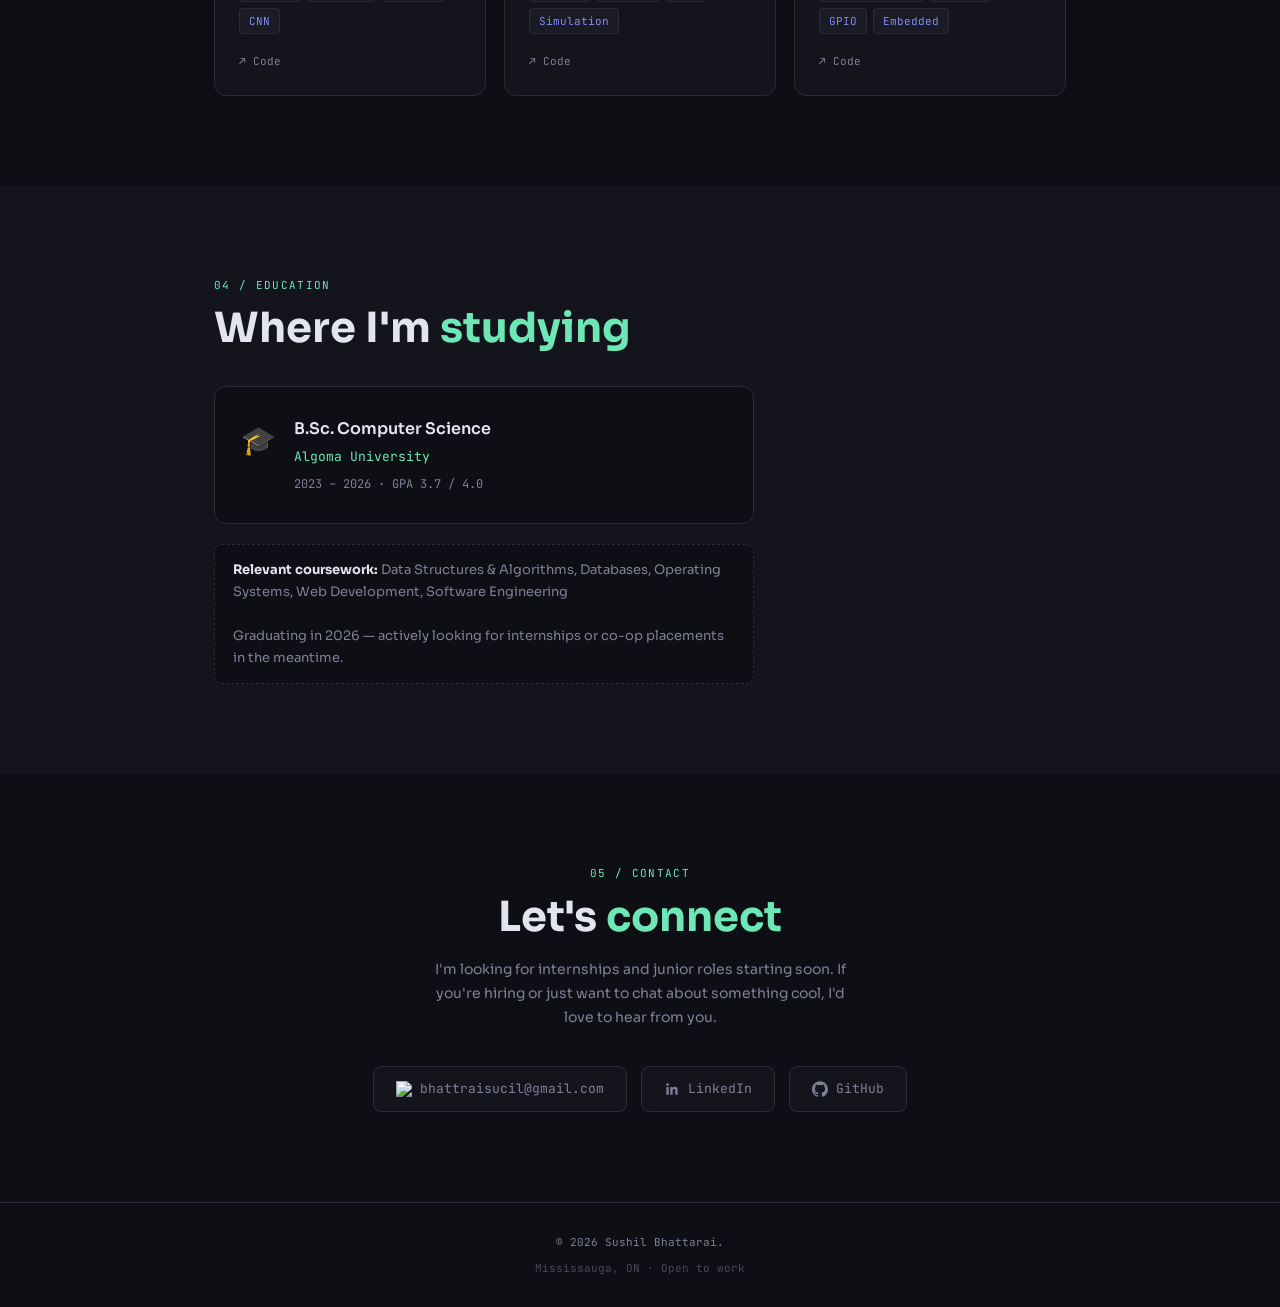
==== commit 3311ce3b: "Revise personal introduction and internship objectives Updated personal description and internship g" ====
--- a/index.html
+++ b/index.html
@@ -34,7 +34,7 @@
     <p class="hero-role">// <span>CS Student</span> · Full Stack Developer · Mississauga, ON</p>
     <p class="hero-desc">
 
-I’m a Computer Science graduate with hands-on experience in **web development, AI automation, IT support, help desk, and database management. I enjoy creating practical technology solutions that improve efficiency, automate tasks, and solve real-world problems.
+I’m a Computer Science graduate with hands-on experience in web development, AI automation, IT support, help desk, and database management. I enjoy creating practical technology solutions that improve efficiency, automate tasks, and solve real-world problems.
 
     </p>
     <div class="hero-ctas">
@@ -54,12 +54,14 @@
       <div>
         <h2 class="fade-up">Learning fast,<br>building <em>real things</em></h2>
         <p class="about-text fade-up" style="margin-top:20px;">
-          Hey! I'm Sushil — a third-year CS student at Algoma University (graduating 2026).
-          I got into coding because I wanted to build stuff, and that hasn't changed.
+         Hey! I’m Sushil — a Computer Science graduate from Algoma University. I got into coding because I wanted to build things, and that hasn’t changed.
+
+
         </p>
         <p class="about-text fade-up">
-          I'm looking for an internship or junior dev role where I can contribute real work and keep growing.
-          I won't pretend I know everything, but I pick things up fast and I put in the work.
+       I have hands-on experience in web development, AI agents, automation, IT support, help desk, and databases.
+          I’m looking for an opportunity where I can contribute real work, solve meaningful problems, and keep growing as a developer.
+          I don’t pretend to know everything, but I learn fast, take on challenges, and put in the work.
         </p>
         <div class="about-chips fade-up">
           <span class="chip">curious</span>
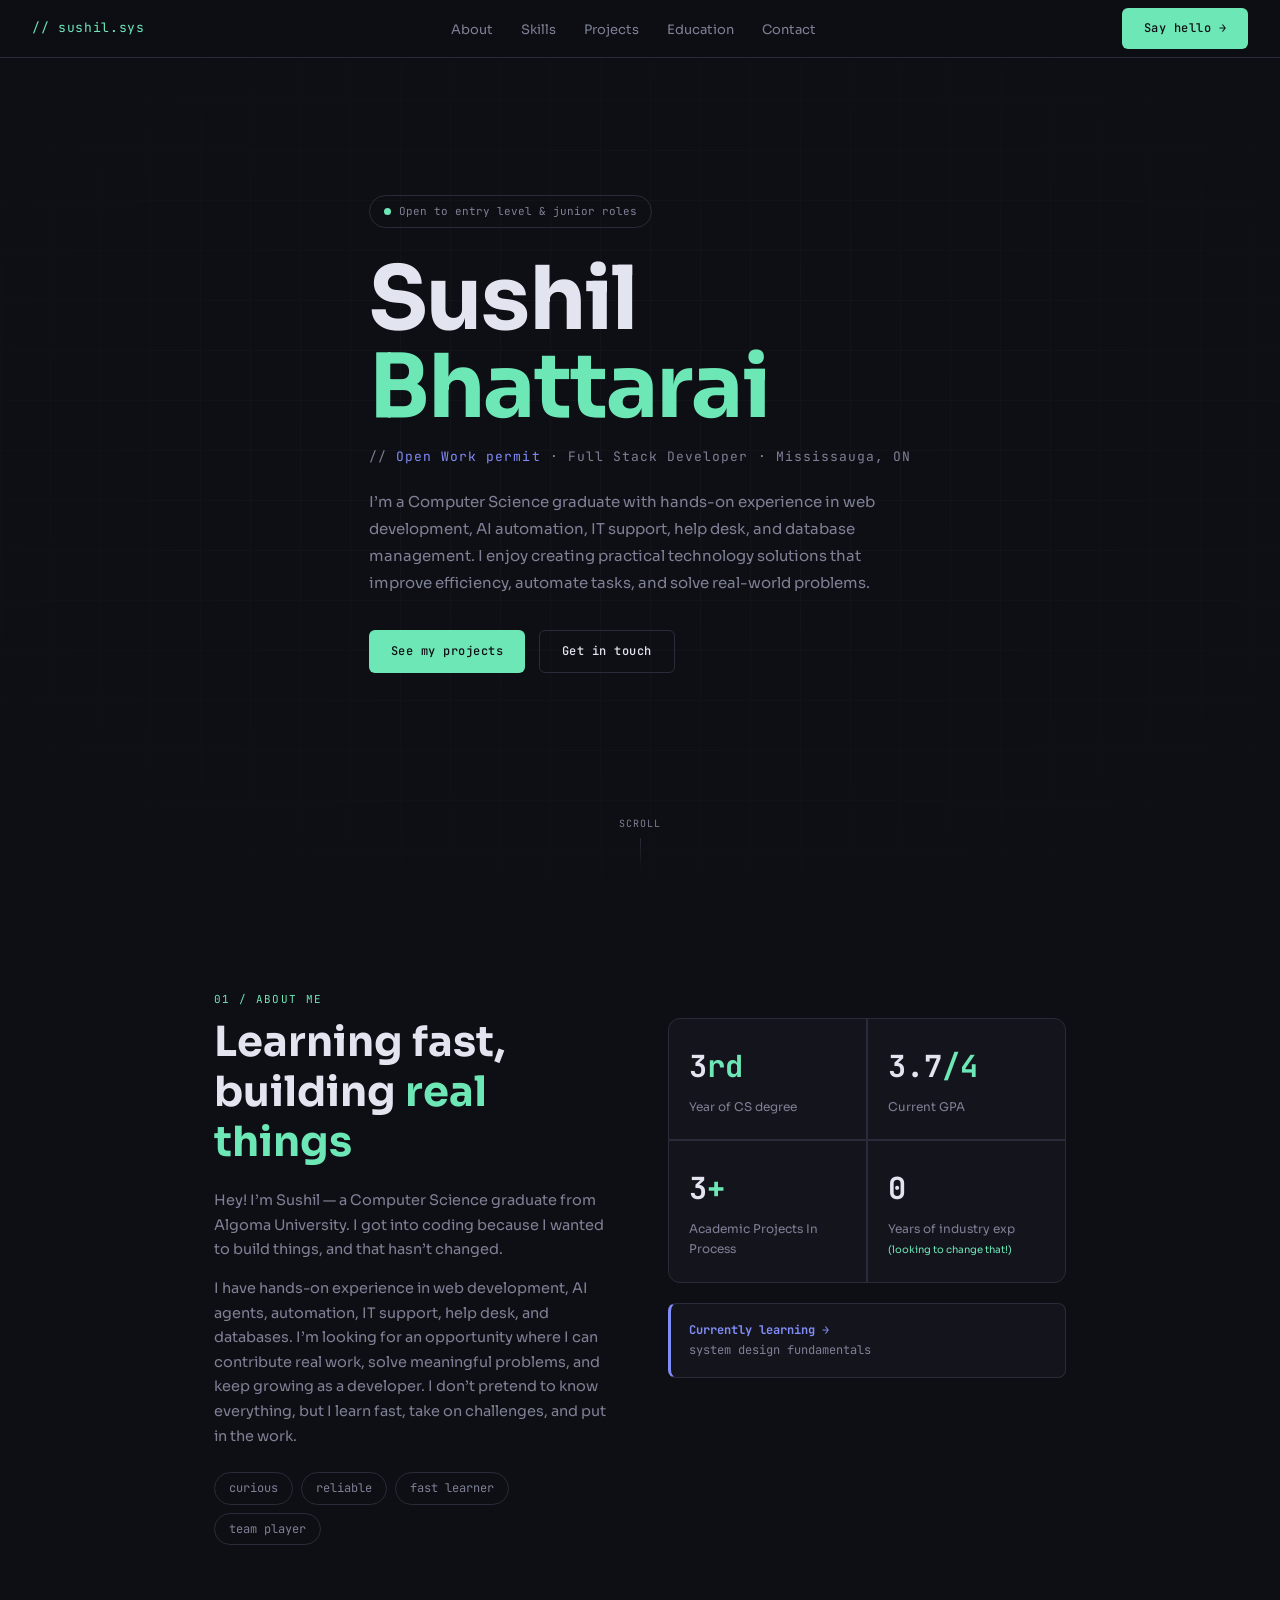
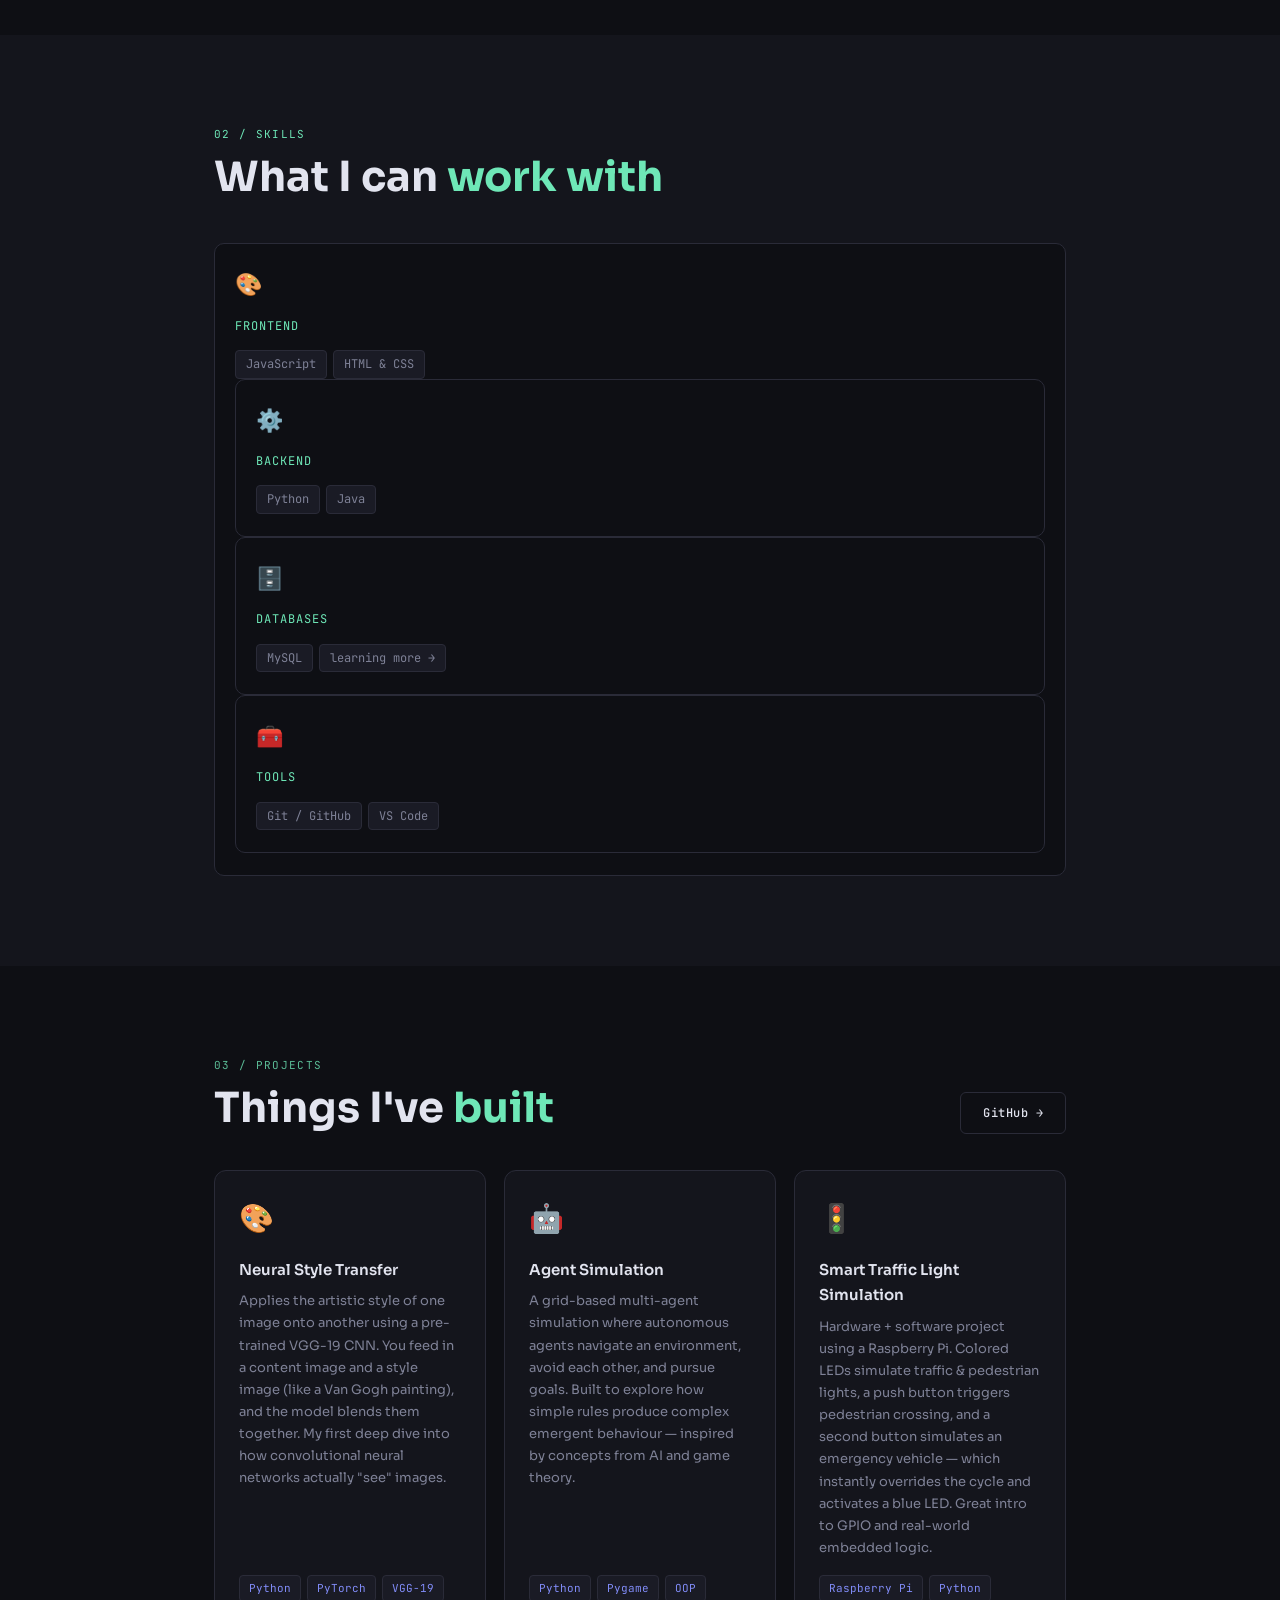
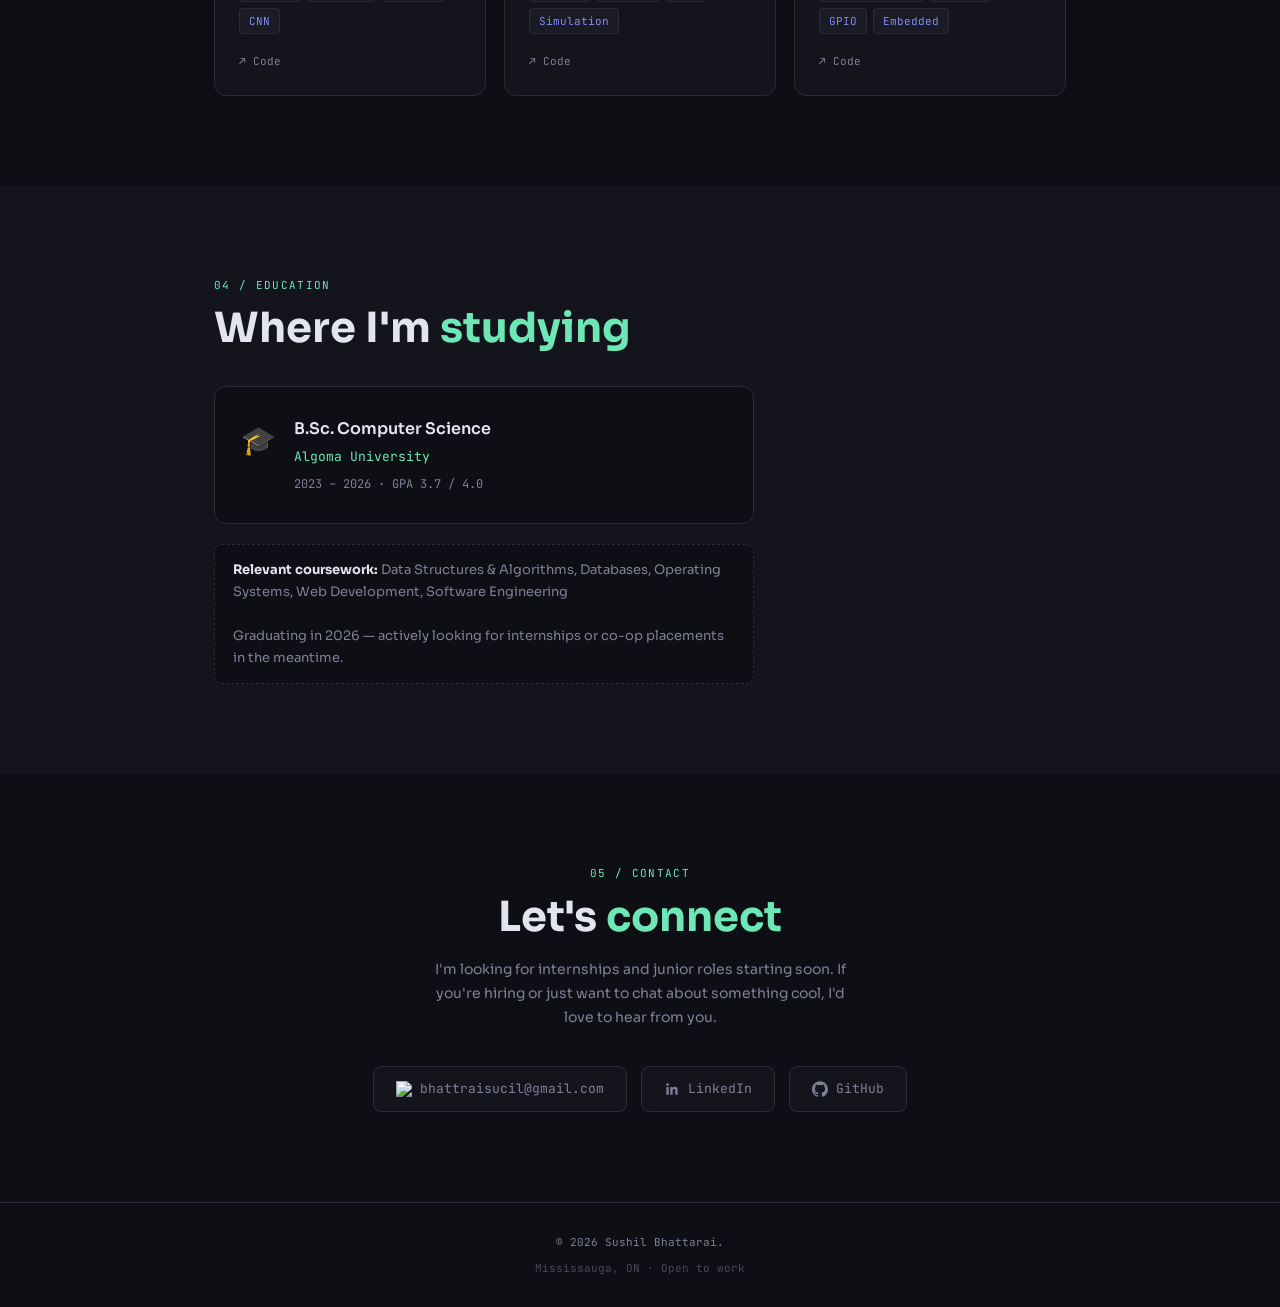
==== commit c63ebc24: "Update index.html" ====
--- a/index.html
+++ b/index.html
@@ -3,7 +3,7 @@
 <head>
   <meta charset="UTF-8">
   <meta name="viewport" content="width=device-width, initial-scale=1.0">
-  <title>Sushil Bhattarai – CS Student & Developer</title>
+  <title>Sushil Bhattarai – Software Developer</title>
   <link rel="preconnect" href="https://fonts.googleapis.com">
   <link href="https://fonts.googleapis.com/css2?family=JetBrains+Mono:wght@400;500;700&family=Sora:wght@300;400;500;600;700&display=swap" rel="stylesheet">
   <link rel="stylesheet" href="style.css">
@@ -28,10 +28,10 @@
   <div class="hero-content">
     <div class="hero-badge">
       <span class="dot"></span>
-      Open to internships &amp; junior roles
+      Open to entry level &amp; junior roles
     </div>
     <h1 class="hero-name">Sushil<br><em>Bhattarai</em></h1>
-    <p class="hero-role">// <span>CS Student</span> · Full Stack Developer · Mississauga, ON</p>
+    <p class="hero-role">// <span>Open Work permit</span> · Full Stack Developer · Mississauga, ON</p>
     <p class="hero-desc">
 
 I’m a Computer Science graduate with hands-on experience in web development, AI automation, IT support, help desk, and database management. I enjoy creating practical technology solutions that improve efficiency, automate tasks, and solve real-world problems.
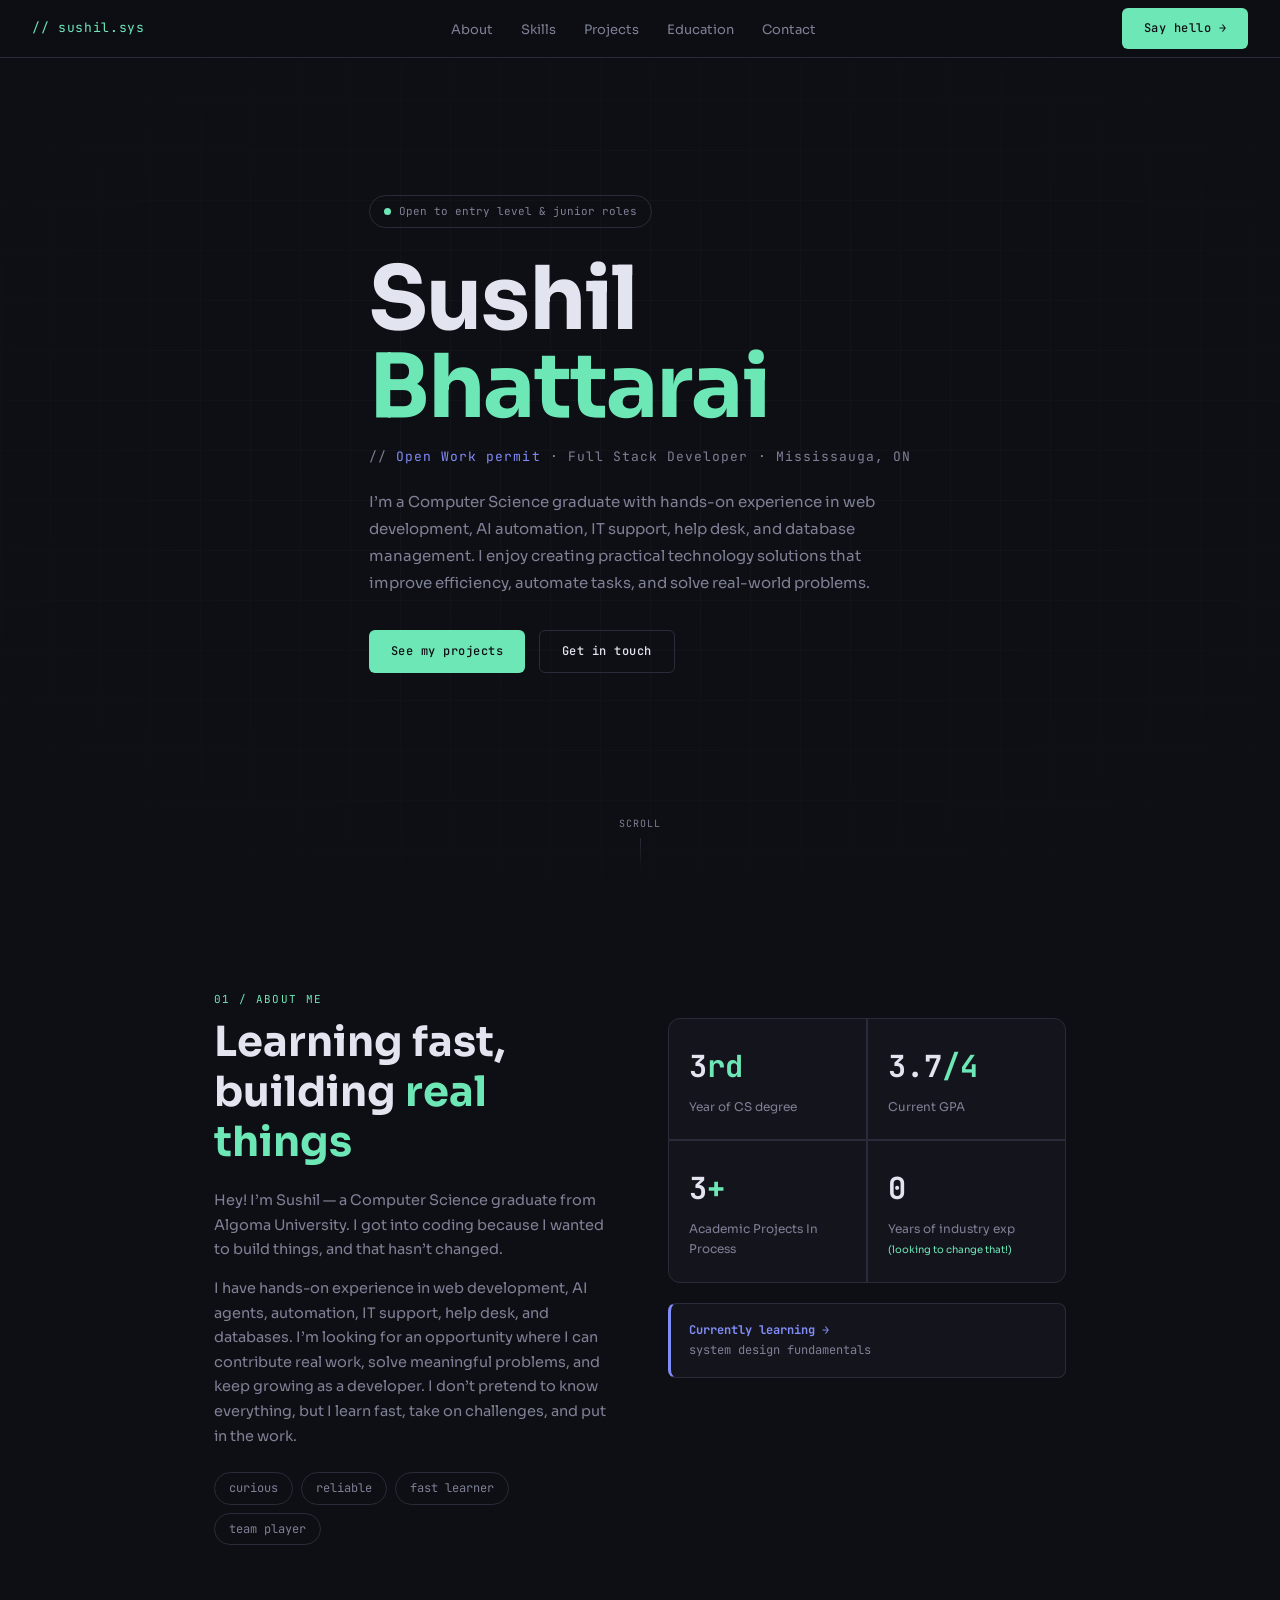
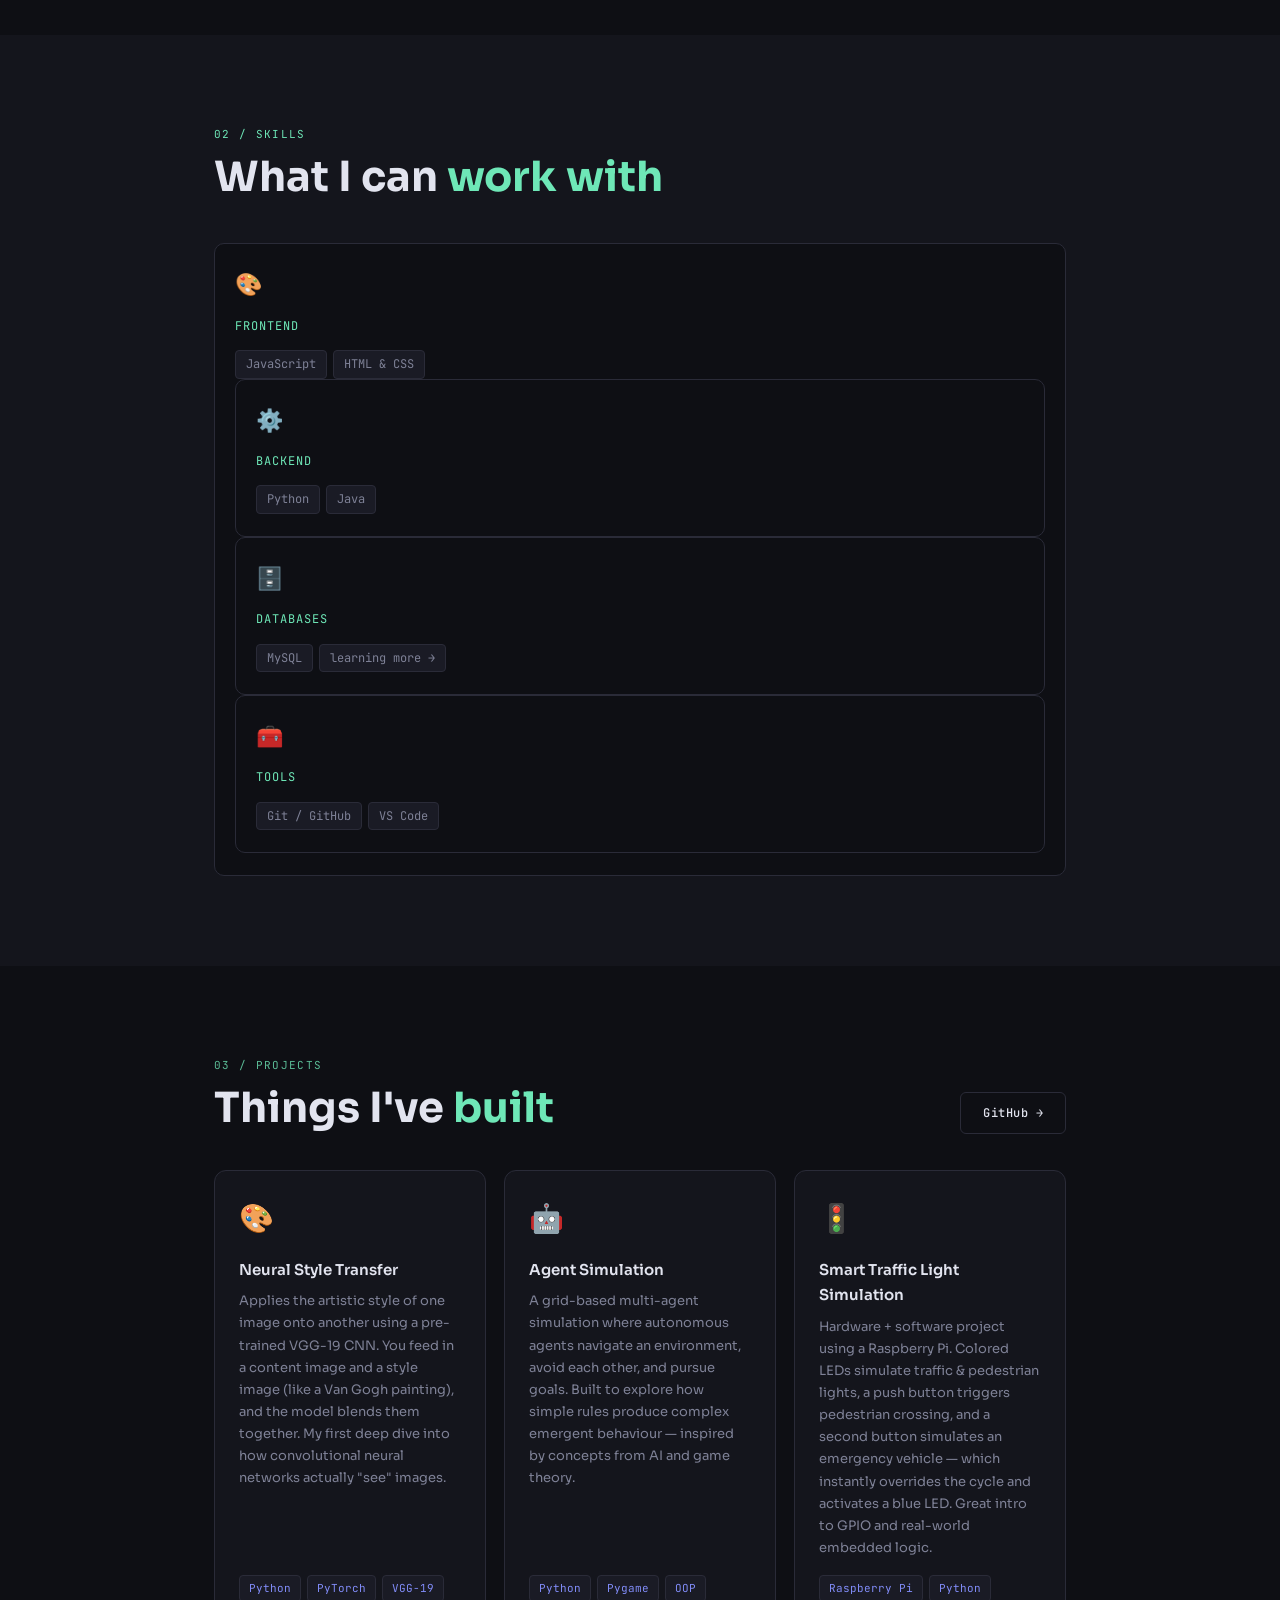
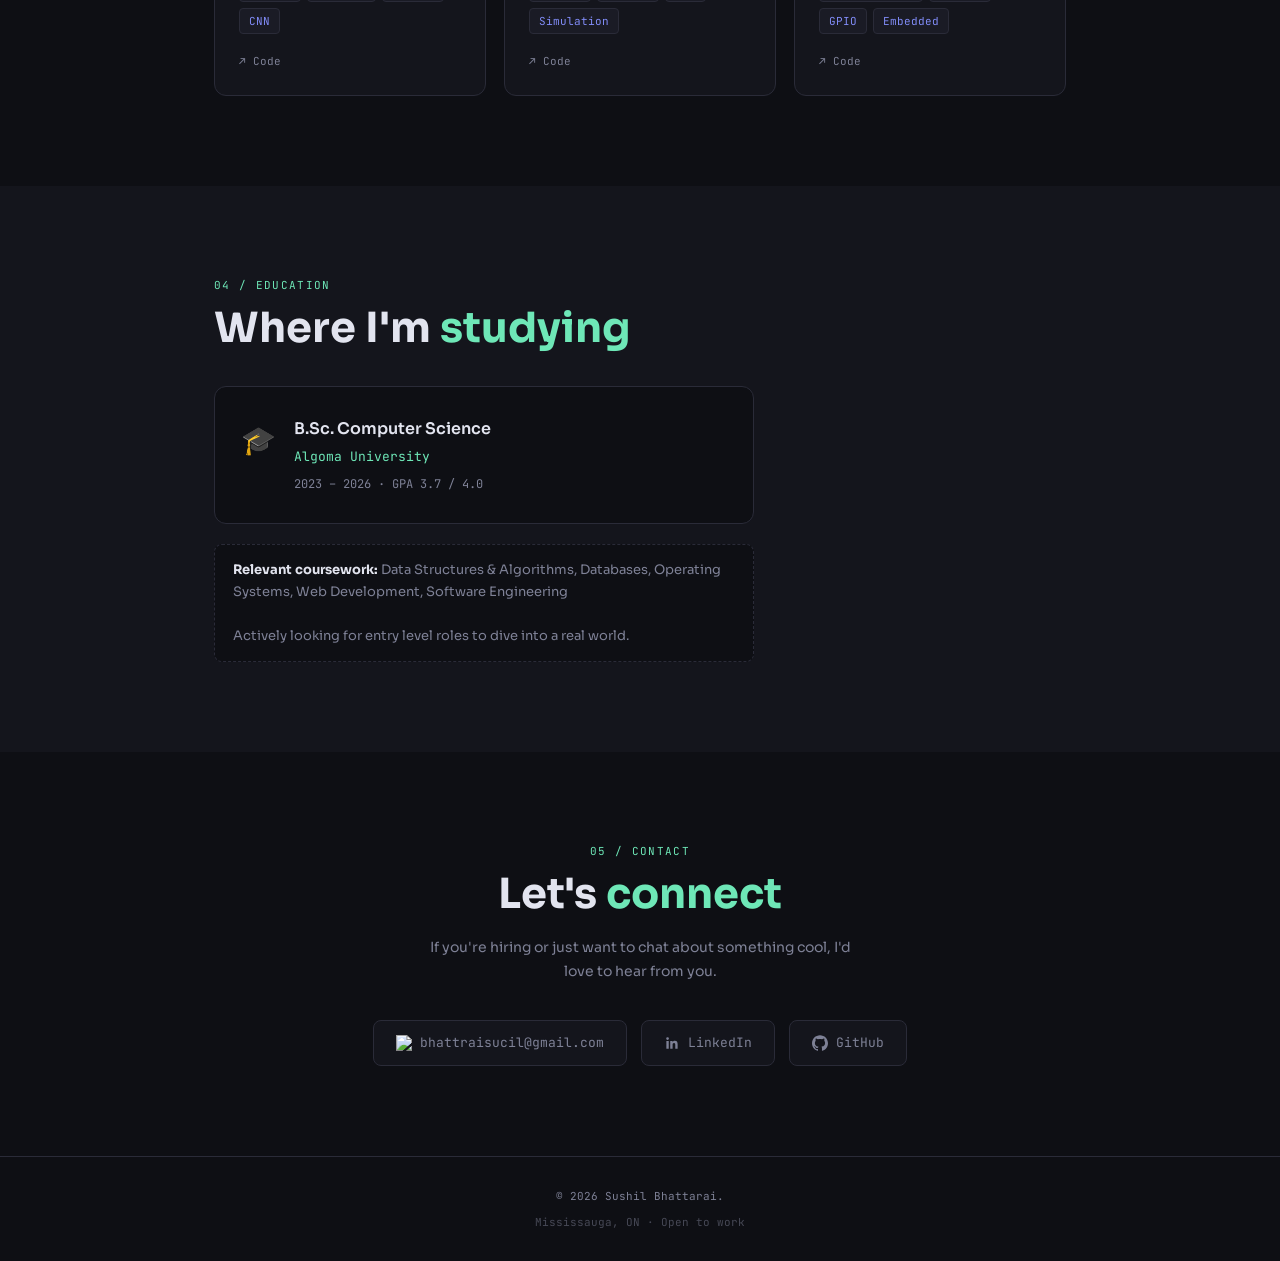
==== commit a4d88fb1: "Revise job search description in index.html Updated the text to reflect a focus on entry-level roles" ====
--- a/index.html
+++ b/index.html
@@ -245,7 +245,7 @@
     <div class="edu-note fade-up">
       <strong>Relevant coursework:</strong> Data Structures &amp; Algorithms, Databases,
       Operating Systems, Web Development, Software Engineering<br><br>
-      Graduating in 2026 — actively looking for internships or co-op placements in the meantime.
+      Actively looking for entry level roles to dive into a real world.
     </div>
   </div>
 </section>
@@ -256,7 +256,6 @@
     <span class="tag fade-up">05 / Contact</span>
     <h2 class="fade-up">Let's <em>connect</em></h2>
     <p class="contact-sub fade-up">
-      I'm looking for internships and junior roles starting soon.
       If you're hiring or just want to chat about something cool, I'd love to hear from you.
     </p>
     <div class="contact-links fade-up">
